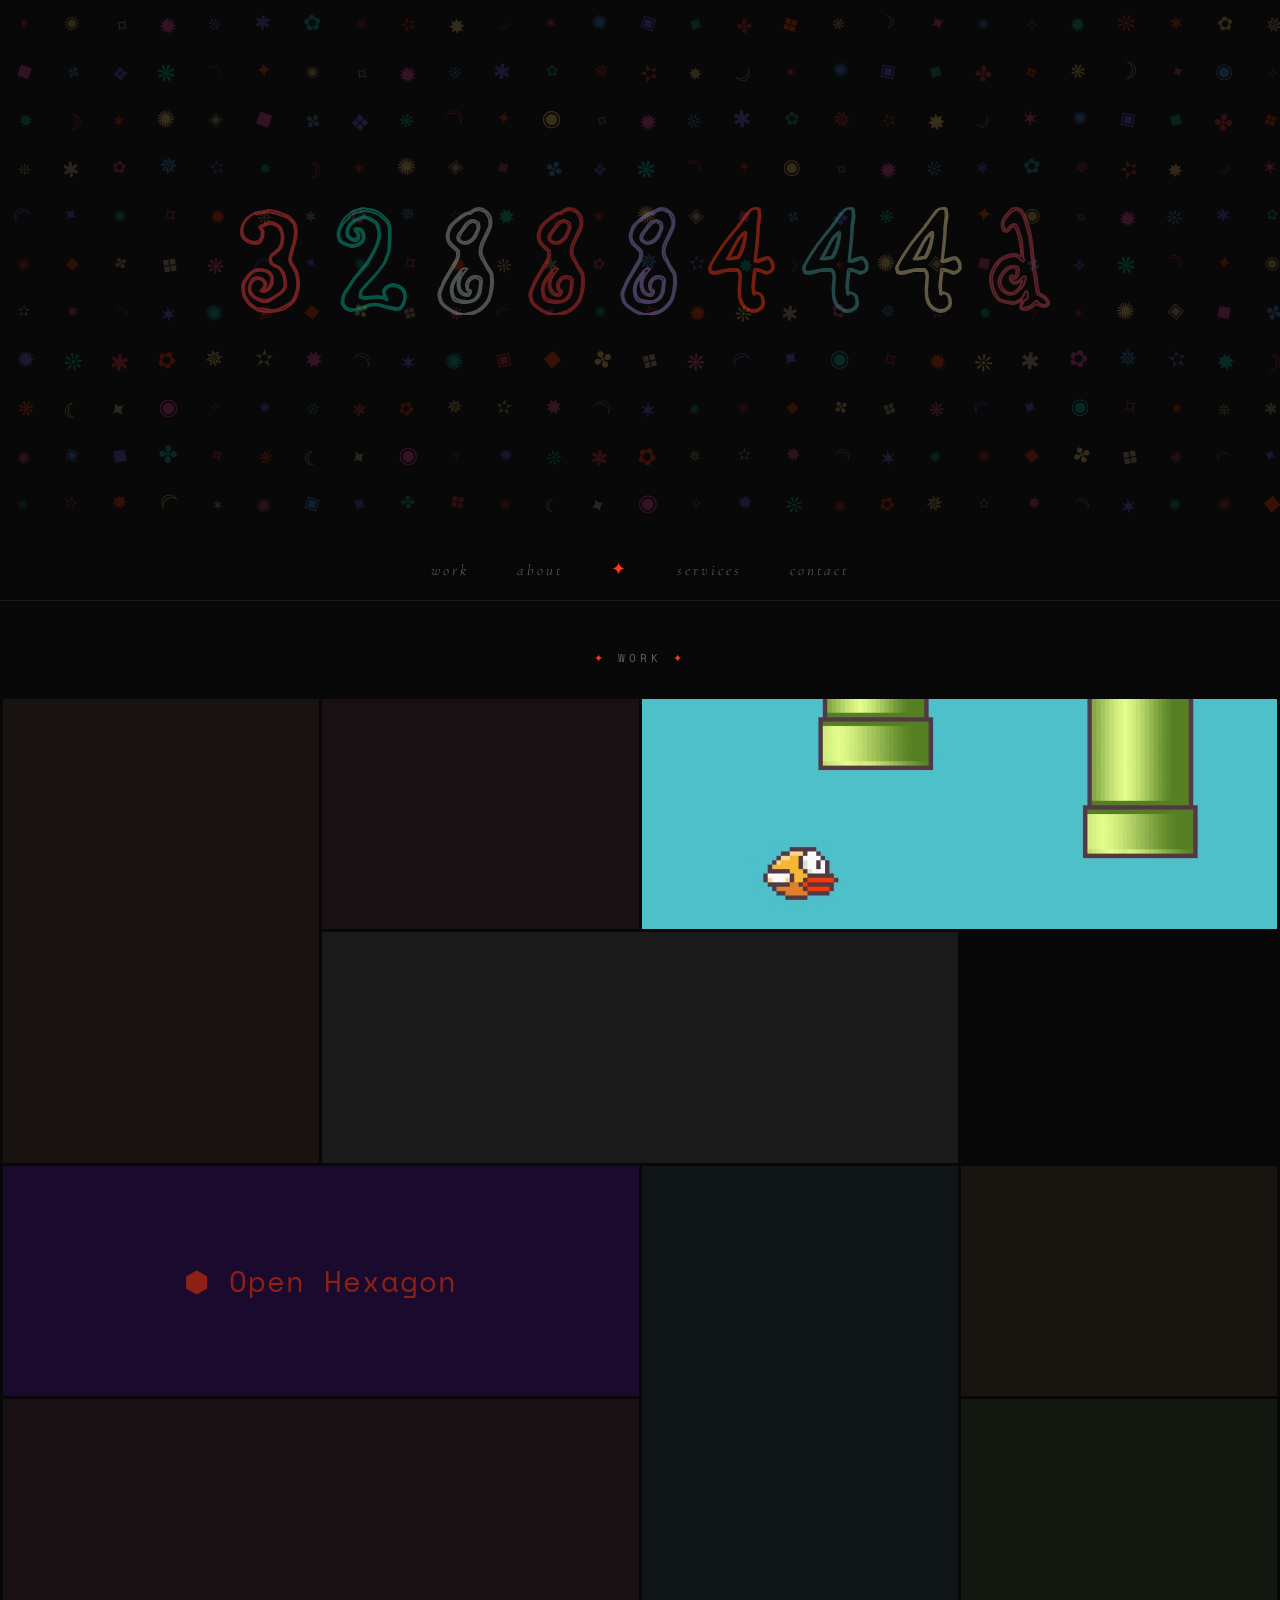
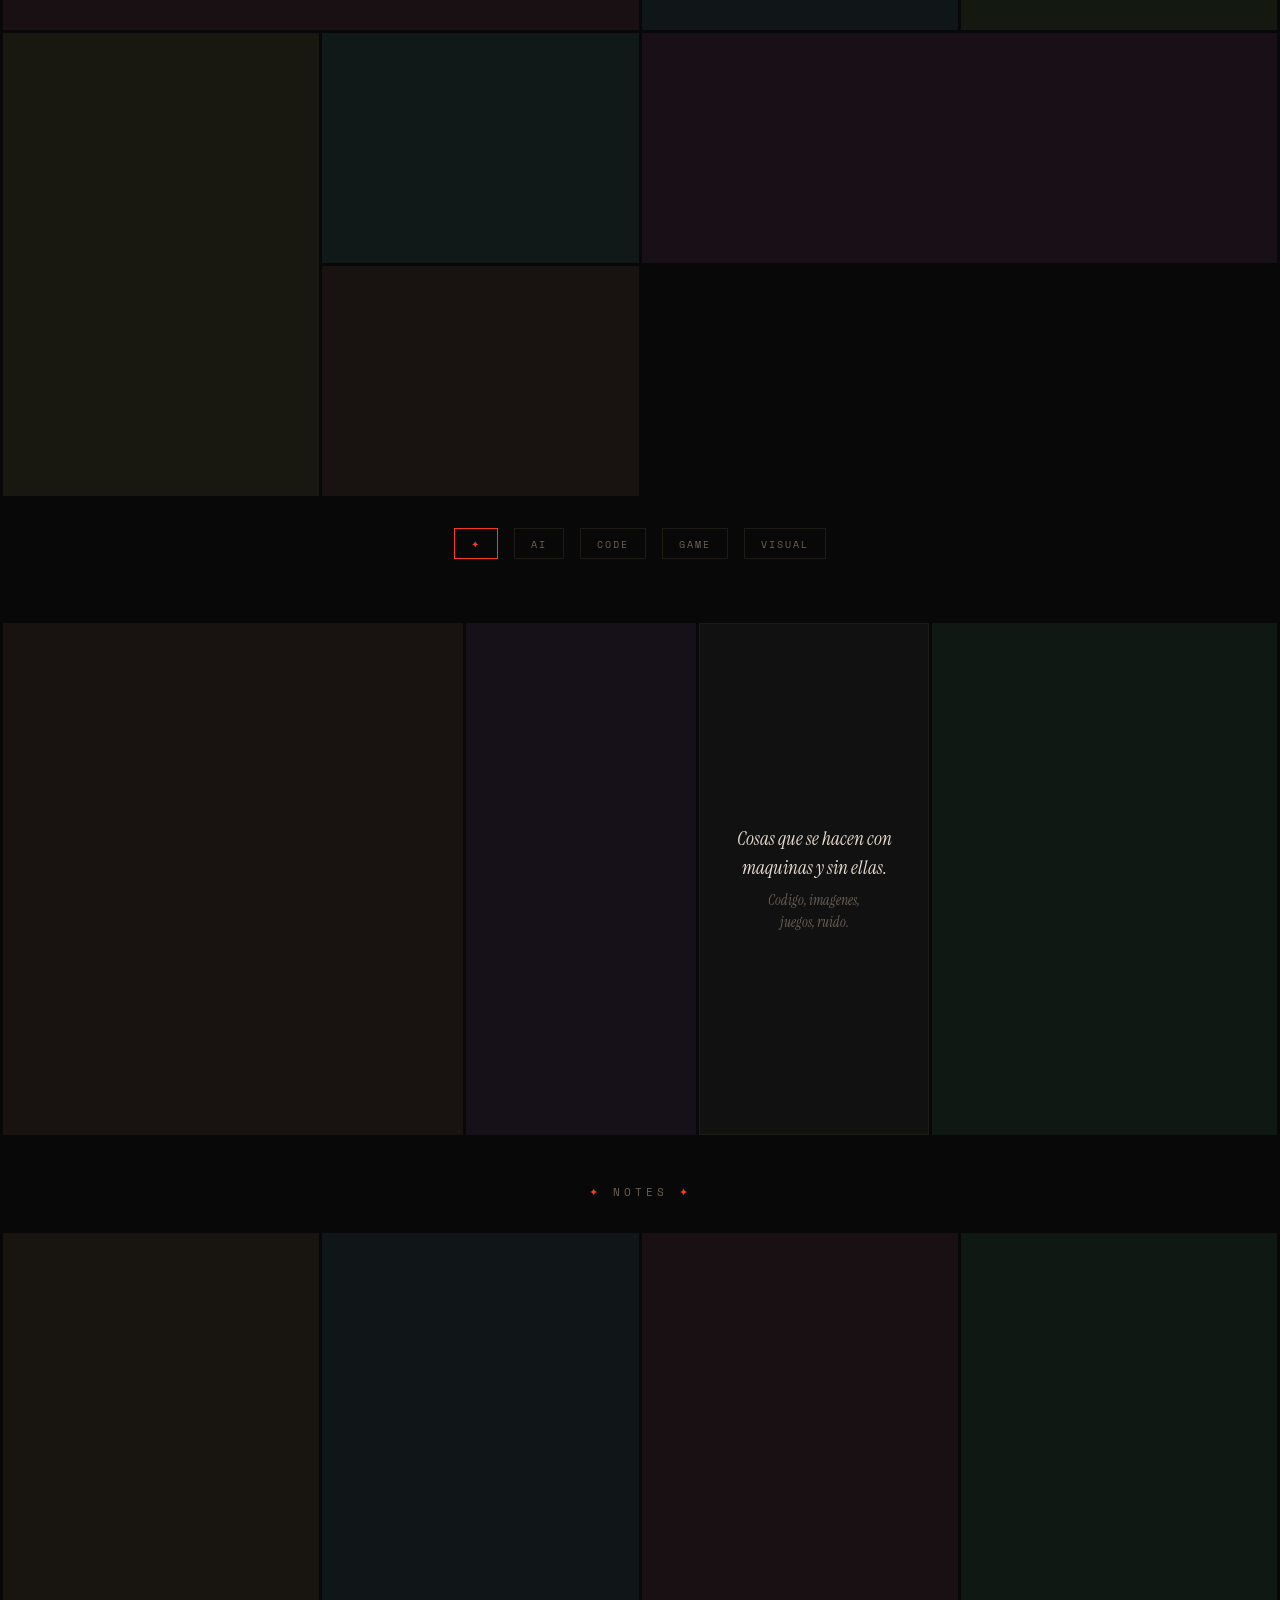
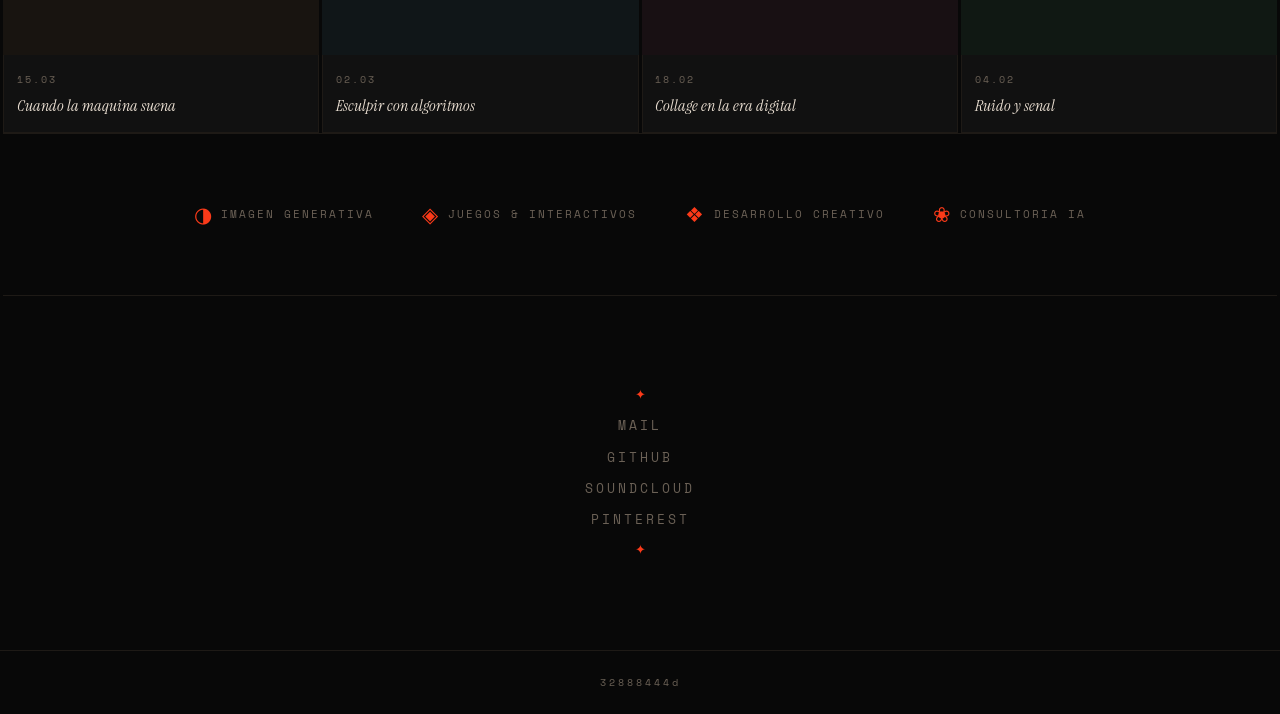
==== index.html @ b0ca4ab4 "Add Flappy Bird game and new works (Photo Booth, Open Hexagon) - Flappy Bird web game using original" ====
<!DOCTYPE html>
<html lang="es">
<head>
  <meta charset="UTF-8">
  <meta name="viewport" content="width=device-width, initial-scale=1.0">
  <title>32888444d</title>
  <link rel="stylesheet" href="css/style.css">
  <link rel="preconnect" href="https://fonts.googleapis.com">
  <link rel="preconnect" href="https://fonts.gstatic.com" crossorigin>
  <link href="https://fonts.googleapis.com/css2?family=Space+Mono:ital,wght@0,400;0,700;1,400&family=Instrument+Serif:ital@0;1&family=Cormorant+Garamond:ital,wght@0,300;0,400;0,600;1,300;1,400&family=Rubik+Glitch+Pop&family=Nabla&family=Bungee+Shade&family=Fascinate+Inline&family=Monoton&display=swap" rel="stylesheet">
</head>
<body>

  <!-- INTERACTIVE BANNER -->
  <div id="banner">
    <canvas id="banner-canvas"></canvas>
  </div>

  <!-- NAV -->
  <nav id="nav">
    <div class="nav-links">
      <a href="#work">Work</a>
      <a href="#about">About</a>
      <a class="nav-center-sigil" href="#">&#10022;</a>
      <a href="#services">Services</a>
      <a href="#contact">Contact</a>
    </div>
    <button class="nav-toggle" aria-label="Menu">
      <span></span><span></span>
    </button>
  </nav>

  <!-- HERO: hidden for now -->
  <!--
  <header id="hero">
    <div class="collage-hero">
      <div class="collage-cell c1"><div class="img-slot" style="background-image:url('img/hero-1.jpg')"></div></div>
      <div class="collage-cell c2"><div class="img-slot" style="background-image:url('img/hero-2.jpg')"></div></div>
      <div class="collage-cell c3"><div class="img-slot" style="background-image:url('img/hero-3.jpg')"></div></div>
      <div class="collage-cell c4"><div class="img-slot" style="background-image:url('img/hero-4.jpg')"></div></div>
      <div class="collage-cell c5"><div class="img-slot" style="background-image:url('img/hero-5.jpg')"></div></div>
      <div class="collage-cell c6"><div class="img-slot" style="background-image:url('img/hero-6.jpg')"></div></div>
      <div class="collage-cell c7"><div class="img-slot" style="background-image:url('img/hero-7.jpg')"></div></div>
      <div class="collage-cell c8"><div class="img-slot" style="background-image:url('img/hero-8.jpg')"></div></div>
      <div class="collage-cell c9"><div class="img-slot" style="background-image:url('img/hero-9.jpg')"></div></div>
      <div class="hero-title-cell">
        <h1>32888444d</h1>
        <p class="hero-sub">&#10022;</p>
      </div>
    </div>
  </header>
  -->

  <!-- WORK: masonry gallery -->
  <section id="work">
    <div class="section-whisper"><span>&#10022;</span> Work <span>&#10022;</span></div>
    <div class="masonry" id="masonry-grid">

      <a href="#" class="tile tile-tall" data-tags="ai visual">
        <div class="img-slot" style="background-image:url('img/work-01.jpg')"><span class="slot-hint">img/work-01.jpg</span></div>
        <div class="tile-overlay">
          <span class="tile-tag">AI / Visual</span>
        </div>
      </a>

      <a href="#" class="tile" data-tags="code">
        <div class="img-slot" style="background-image:url('img/work-02.jpg')"><span class="slot-hint">img/work-02.jpg</span></div>
        <div class="tile-overlay">
          <span class="tile-tag">Code</span>
        </div>
      </a>

      <a href="flappy.html" class="tile tile-wide" data-tags="game">
        <div class="img-slot" style="background-image:url('img/work-03.jpg')"><span class="slot-hint">Flappy Bird</span></div>
        <div class="tile-overlay">
          <span class="tile-tag">Game — Flappy Bird</span>
        </div>
      </a>

      <a href="photobooth.html" class="tile tile-wide" data-tags="code visual">
        <div class="img-slot" style="background-image:url('img/work-04.jpg');background-color:#1a1a1a"><span class="slot-hint">Photo Booth</span></div>
        <div class="tile-overlay">
          <span class="tile-tag">Code / Visual — Photo Booth</span>
        </div>
      </a>

      <a href="works/openhexagon.html" class="tile tile-wide" data-tags="game">
        <div class="img-slot" style="background-color:#1a0a2e;background-image:none"><span class="slot-hint" style="display:flex!important;font-size:1.8rem;color:#ff3800">&#x2B22; Open Hexagon</span></div>
        <div class="tile-overlay">
          <span class="tile-tag">Game — Open Hexagon</span>
        </div>
      </a>

      <a href="#" class="tile tile-tall" data-tags="visual">
        <div class="img-slot" style="background-image:url('img/work-05.jpg')"><span class="slot-hint">img/work-05.jpg</span></div>
        <div class="tile-overlay">
          <span class="tile-tag">Visual</span>
        </div>
      </a>

      <a href="#" class="tile" data-tags="ai code">
        <div class="img-slot" style="background-image:url('img/work-06.jpg')"><span class="slot-hint">img/work-06.jpg</span></div>
        <div class="tile-overlay">
          <span class="tile-tag">AI / Code</span>
        </div>
      </a>

      <a href="#" class="tile tile-wide" data-tags="visual">
        <div class="img-slot" style="background-image:url('img/work-07.jpg')"><span class="slot-hint">img/work-07.jpg</span></div>
        <div class="tile-overlay">
          <span class="tile-tag">Visual</span>
        </div>
      </a>

      <a href="#" class="tile" data-tags="game ai">
        <div class="img-slot" style="background-image:url('img/work-08.jpg')"><span class="slot-hint">img/work-08.jpg</span></div>
        <div class="tile-overlay">
          <span class="tile-tag">Game / AI</span>
        </div>
      </a>

      <a href="#" class="tile tile-tall" data-tags="code visual">
        <div class="img-slot" style="background-image:url('img/work-09.jpg')"><span class="slot-hint">img/work-09.jpg</span></div>
        <div class="tile-overlay">
          <span class="tile-tag">Code / Visual</span>
        </div>
      </a>

      <a href="#" class="tile" data-tags="ai">
        <div class="img-slot" style="background-image:url('img/work-10.jpg')"><span class="slot-hint">img/work-10.jpg</span></div>
        <div class="tile-overlay">
          <span class="tile-tag">AI</span>
        </div>
      </a>

      <a href="#" class="tile tile-wide" data-tags="visual code">
        <div class="img-slot" style="background-image:url('img/work-11.jpg')"><span class="slot-hint">img/work-11.jpg</span></div>
        <div class="tile-overlay">
          <span class="tile-tag">Visual / Code</span>
        </div>
      </a>

      <a href="#" class="tile" data-tags="game">
        <div class="img-slot" style="background-image:url('img/work-12.jpg')"><span class="slot-hint">img/work-12.jpg</span></div>
        <div class="tile-overlay">
          <span class="tile-tag">Game</span>
        </div>
      </a>

    </div>
    <div class="filter-strip">
      <button class="ftag active" data-f="all">&#10022;</button>
      <button class="ftag" data-f="ai">AI</button>
      <button class="ftag" data-f="code">Code</button>
      <button class="ftag" data-f="game">Game</button>
      <button class="ftag" data-f="visual">Visual</button>
    </div>
  </section>

  <!-- ABOUT: image + minimal text -->
  <section id="about">
    <div class="about-grid">
      <div class="about-image">
        <div class="img-slot" style="background-image:url('img/about.jpg')"><span class="slot-hint">img/about.jpg</span></div>
      </div>
      <div class="about-image">
        <div class="img-slot" style="background-image:url('img/about-2.jpg')"><span class="slot-hint">img/about-2.jpg</span></div>
      </div>
      <div class="about-text">
        <p>Cosas que se hacen con maquinas y sin ellas.</p>
        <p class="muted">Codigo, imagenes, juegos, ruido.</p>
      </div>
      <div class="about-image">
        <div class="img-slot" style="background-image:url('img/about-3.jpg')"><span class="slot-hint">img/about-3.jpg</span></div>
      </div>
    </div>
  </section>

  <!-- BLOG: visual cards -->
  <section id="blog">
    <div class="section-whisper"><span>&#10022;</span> Notes <span>&#10022;</span></div>
    <div class="blog-scroll">
      <article class="blog-card">
        <div class="blog-img"><div class="img-slot" style="background-image:url('img/blog-1.jpg')"><span class="slot-hint">img/blog-1.jpg</span></div></div>
        <div class="blog-meta">
          <span class="blog-date">15.03</span>
          <h3>Cuando la maquina suena</h3>
        </div>
      </article>
      <article class="blog-card">
        <div class="blog-img"><div class="img-slot" style="background-image:url('img/blog-2.jpg')"><span class="slot-hint">img/blog-2.jpg</span></div></div>
        <div class="blog-meta">
          <span class="blog-date">02.03</span>
          <h3>Esculpir con algoritmos</h3>
        </div>
      </article>
      <article class="blog-card">
        <div class="blog-img"><div class="img-slot" style="background-image:url('img/blog-3.jpg')"><span class="slot-hint">img/blog-3.jpg</span></div></div>
        <div class="blog-meta">
          <span class="blog-date">18.02</span>
          <h3>Collage en la era digital</h3>
        </div>
      </article>
      <article class="blog-card">
        <div class="blog-img"><div class="img-slot" style="background-image:url('img/blog-4.jpg')"><span class="slot-hint">img/blog-4.jpg</span></div></div>
        <div class="blog-meta">
          <span class="blog-date">04.02</span>
          <h3>Ruido y senal</h3>
        </div>
      </article>
    </div>
  </section>

  <!-- SERVICES: minimal, cryptic -->
  <section id="services">
    <div class="services-strip">
      <div class="service-item">
        <span class="service-glyph">&#9681;</span>
        <span class="service-name">Imagen generativa</span>
      </div>
      <div class="service-item">
        <span class="service-glyph">&#9672;</span>
        <span class="service-name">Juegos & interactivos</span>
      </div>
      <div class="service-item">
        <span class="service-glyph">&#10070;</span>
        <span class="service-name">Desarrollo creativo</span>
      </div>
      <div class="service-item">
        <span class="service-glyph">&#10048;</span>
        <span class="service-name">Consultoria IA</span>
      </div>
    </div>
  </section>

  <!-- CONTACT: hermetic -->
  <section id="contact">
    <div class="contact-core">
      <p class="contact-line">&#10022;</p>
      <p class="contact-line"><a href="mailto:tu@email.com">Mail</a></p>
      <p class="contact-line"><a href="https://github.com/DAVhg" target="_blank" rel="noopener">GitHub</a></p>
      <p class="contact-line"><a href="https://soundcloud.com/32888444d" target="_blank" rel="noopener">SoundCloud</a></p>
      <p class="contact-line"><a href="https://es.pinterest.com/32888444dd/" target="_blank" rel="noopener">Pinterest</a></p>
      <p class="contact-line">&#10022;</p>
    </div>
  </section>

  <footer>
    <span>32888444d</span>
  </footer>

  <script src="js/banner.js"></script>
  <script src="js/main.js"></script>
</body>
</html>
---- css/style.css ----
/* ============================================
   32888444d
   ============================================ */

:root {
  --orange: #ff3800;
  --pink: #e84393;
  --green: #00b894;
  --yellow: #fdcb6e;
  --cream: #fef5e7;
  --dark: #080808;
  --surface: #111;
  --text: #e8ddd0;
  --muted: #6b6156;
  --border: #1e1a16;
  --mono: 'Space Mono', monospace;
  --serif: 'Instrument Serif', serif;
  --display: 'Cormorant Garamond', serif;
}

@font-face {
  font-family: 'Party Vibes';
  src: url('PartyVibes.otf') format('opentype');
  font-weight: 400;
  font-style: normal;
  font-display: swap;
}

@font-face {
  font-family: 'Rascal';
  src: url('Rascal.ttf') format('truetype');
  font-weight: 400;
  font-style: normal;
  font-display: swap;
}

*, *::before, *::after { margin: 0; padding: 0; box-sizing: border-box; }

html { scroll-behavior: smooth; }

body {
  background: var(--dark);
  color: var(--text);
  font-family: var(--mono);
  font-size: 13px;
  line-height: 1.6;
  overflow-x: hidden;
  cursor: url('../img/cursor.svg') 12 12, crosshair;
}

* {
  cursor: url('../img/cursor.svg') 12 12, crosshair !important;
}

::selection { background: var(--accent, #ff3800); color: var(--dark); }

a { color: var(--text); text-decoration: none; }

h1, h2, h3 { font-family: var(--serif); font-weight: 400; }

/* ---- IMAGE SLOTS (placeholders until real images) ---- */
.img-slot {
  width: 100%;
  height: 100%;
  background-size: cover;
  background-position: center;
  background-repeat: no-repeat;
  position: relative;
  display: flex;
  align-items: center;
  justify-content: center;
  overflow: hidden;
}

/* fallback bg when no image loaded */
.img-slot {
  background-color: hsl(var(--h, 15), 20%, 8%);
}

/* hide hint when image loads */
.img-slot[style*="url"] .slot-hint { display: none; }
.slot-hint {
  position: relative;
  z-index: 1;
  font-size: 0.6rem;
  color: var(--muted);
  letter-spacing: 1px;
  text-align: center;
  padding: 0.5rem;
  opacity: 0.5;
}

/* ---- BANNER ---- */
#banner {
  position: relative;
  width: 100%;
  height: 60vh;
  min-height: 380px;
  max-height: 600px;
  overflow: hidden;
  background: var(--dark);
  cursor: none !important;
}

#banner * {
  cursor: none !important;
}

#banner-canvas {
  display: block;
  width: 100%;
  height: 100%;
}

/* ---- NAV ---- */
#nav {
  position: sticky;
  top: 0;
  z-index: 1000;
  display: flex;
  justify-content: center;
  align-items: center;
  padding: 1rem 1.5rem;
  background: rgba(8, 8, 8, 0.92);
  backdrop-filter: blur(16px);
  border-bottom: 1px solid var(--border);
}

.nav-links {
  display: flex;
  align-items: center;
  gap: 3rem;
}

.nav-links a {
  font-family: var(--display);
  font-size: 0.95rem;
  font-weight: 300;
  font-style: italic;
  letter-spacing: 3px;
  color: var(--muted);
  transition: color 0.4s;
  text-transform: lowercase;
}

.nav-links a:hover {
  color: var(--cream);
}

.nav-center-sigil {
  font-style: normal !important;
  font-size: 1.1rem !important;
  color: var(--accent, #ff3800) !important;
  transition: transform 0.6s ease !important;
  display: inline-block;
}

.nav-center-sigil:hover {
  transform: rotate(180deg);
}

.nav-toggle {
  display: none;
  flex-direction: column;
  gap: 5px;
  background: none;
  border: none;
  cursor: pointer;
  position: absolute;
  right: 1.5rem;
}

.nav-toggle span {
  display: block;
  width: 20px;
  height: 1px;
  background: var(--cream);
}

/* ---- HERO COLLAGE ---- */
#hero {
  padding-top: 0;
}

.collage-hero {
  display: grid;
  grid-template-columns: repeat(5, 1fr);
  grid-template-rows: repeat(3, 28vw);
  gap: 3px;
  min-height: 100vh;
}

.collage-cell .img-slot { --h: 15; }
.c1 { grid-column: 1 / 2; grid-row: 1 / 2; }
.c2 { grid-column: 2 / 4; grid-row: 1 / 2; }
.c3 { grid-column: 4 / 5; grid-row: 1 / 3; }
.c4 { grid-column: 5 / 6; grid-row: 1 / 2; }
.c5 { grid-column: 1 / 3; grid-row: 2 / 3; }
.c6 { grid-column: 3 / 4; grid-row: 2 / 3; }
.c7 { grid-column: 5 / 6; grid-row: 2 / 3; }
.c8 { grid-column: 1 / 2; grid-row: 3 / 4; }
.c9 { grid-column: 2 / 4; grid-row: 3 / 4; }

.hero-title-cell {
  grid-column: 4 / 6;
  grid-row: 3 / 4;
  display: flex;
  flex-direction: column;
  align-items: center;
  justify-content: center;
  background: var(--dark);
  border: 1px solid var(--border);
}

.hero-title-cell h1 {
  font-family: var(--mono);
  font-size: clamp(1.5rem, 4vw, 3rem);
  letter-spacing: 6px;
  color: var(--accent, #ff3800);
}

.hero-title-cell .hero-sub {
  color: var(--muted);
  margin-top: 0.5rem;
  font-size: 1.2rem;
}

/* hover zoom on collage cells */
.collage-cell {
  overflow: hidden;
  position: relative;
}

.collage-cell .img-slot {
  transition: transform 1.2s cubic-bezier(0.25, 0, 0.15, 1);
}

.collage-cell:hover .img-slot {
  transform: scale(1.08);
}

/* ---- SECTION WHISPER ---- */
.section-whisper {
  text-align: center;
  padding: 3rem 0 2rem;
  font-size: 0.7rem;
  letter-spacing: 4px;
  text-transform: uppercase;
  color: var(--muted);
}

.section-whisper span {
  color: var(--accent, #ff3800);
}

/* ---- WORK MASONRY ---- */
#work {
  padding: 0 3px;
}

.masonry {
  display: grid;
  grid-template-columns: repeat(4, 1fr);
  grid-auto-rows: 18vw;
  gap: 3px;
}

.tile {
  position: relative;
  overflow: hidden;
  display: block;
}

.tile .img-slot {
  --h: 15;
  transition: transform 1s cubic-bezier(0.25, 0, 0.15, 1);
}

.tile:hover .img-slot {
  transform: scale(1.06);
}

/* varied sizes */
.tile-tall { grid-row: span 2; }
.tile-wide { grid-column: span 2; }

/* different hues per tile */
.tile:nth-child(1) .img-slot { --h: 15; }
.tile:nth-child(2) .img-slot { --h: 340; }
.tile:nth-child(3) .img-slot { --h: 140; }
.tile:nth-child(4) .img-slot { --h: 45; }
.tile:nth-child(5) .img-slot { --h: 280; }
.tile:nth-child(6) .img-slot { --h: 200; }
.tile:nth-child(7) .img-slot { --h: 30; }
.tile:nth-child(8) .img-slot { --h: 350; }
.tile:nth-child(9) .img-slot { --h: 100; }
.tile:nth-child(10) .img-slot { --h: 60; }
.tile:nth-child(11) .img-slot { --h: 180; }
.tile:nth-child(12) .img-slot { --h: 320; }

.tile-overlay {
  position: absolute;
  inset: 0;
  background: rgba(8, 8, 8, 0.7);
  display: flex;
  align-items: flex-end;
  padding: 1rem;
  opacity: 0;
  transition: opacity 0.5s;
}

.tile:hover .tile-overlay { opacity: 1; }

.tile-tag {
  font-size: 0.6rem;
  letter-spacing: 2px;
  text-transform: uppercase;
  color: var(--accent, #ff3800);
}

/* ---- FILTER STRIP ---- */
.filter-strip {
  display: flex;
  justify-content: center;
  gap: 1rem;
  padding: 2rem 0 4rem;
}

.ftag {
  background: none;
  border: 1px solid var(--border);
  color: var(--muted);
  font-family: var(--mono);
  font-size: 0.65rem;
  letter-spacing: 2px;
  text-transform: uppercase;
  padding: 0.4rem 1rem;
  cursor: pointer;
  transition: all 0.3s;
}

.ftag:hover, .ftag.active {
  border-color: var(--accent, #ff3800);
  color: var(--accent, #ff3800);
}

/* ---- ABOUT ---- */
#about {
  padding: 0 3px;
}

.about-grid {
  display: grid;
  grid-template-columns: 2fr 1fr 1fr 1.5fr;
  grid-auto-rows: 40vw;
  gap: 3px;
}

.about-image {
  overflow: hidden;
}

.about-image .img-slot {
  transition: transform 1.2s cubic-bezier(0.25, 0, 0.15, 1);
}

.about-image:hover .img-slot {
  transform: scale(1.05);
}

.about-image:nth-child(1) .img-slot { --h: 15; }
.about-image:nth-child(2) .img-slot { --h: 280; }
.about-image:nth-child(4) .img-slot { --h: 140; }

.about-text {
  display: flex;
  flex-direction: column;
  justify-content: center;
  align-items: center;
  text-align: center;
  padding: 2rem;
  background: var(--surface);
  border: 1px solid var(--border);
}

.about-text p {
  font-family: var(--serif);
  font-size: 1.2rem;
  font-style: italic;
  line-height: 1.5;
  max-width: 20ch;
}

.about-text .muted {
  color: var(--muted);
  font-size: 0.9rem;
  margin-top: 0.5rem;
}

/* ---- BLOG ---- */
#blog {
  padding: 0 3px 0;
}

.blog-scroll {
  display: grid;
  grid-template-columns: repeat(4, 1fr);
  gap: 3px;
}

.blog-card {
  position: relative;
  overflow: hidden;
  cursor: pointer;
}

.blog-img {
  aspect-ratio: 3/4;
  overflow: hidden;
}

.blog-img .img-slot {
  transition: transform 1s ease;
}

.blog-card:hover .blog-img .img-slot {
  transform: scale(1.06);
}

.blog-card:nth-child(1) .img-slot { --h: 30; }
.blog-card:nth-child(2) .img-slot { --h: 200; }
.blog-card:nth-child(3) .img-slot { --h: 340; }
.blog-card:nth-child(4) .img-slot { --h: 140; }

.blog-meta {
  padding: 0.8rem;
  background: var(--surface);
  border: 1px solid var(--border);
  border-top: none;
}

.blog-date {
  font-size: 0.6rem;
  letter-spacing: 2px;
  color: var(--muted);
}

.blog-meta h3 {
  font-size: 1rem;
  margin-top: 0.3rem;
  font-style: italic;
}

/* ---- SERVICES ---- */
#services {
  padding: 4rem 1.5rem;
  border-top: 1px solid var(--border);
  border-bottom: 1px solid var(--border);
  margin: 0 3px;
}

.services-strip {
  display: flex;
  justify-content: center;
  gap: 3rem;
  flex-wrap: wrap;
}

.service-item {
  display: flex;
  align-items: center;
  gap: 0.6rem;
  transition: color 0.3s;
}

.service-item:hover { color: var(--accent, #ff3800); }

.service-glyph {
  font-size: 1.3rem;
  color: var(--accent, #ff3800);
}

.service-name {
  font-size: 0.7rem;
  letter-spacing: 2px;
  text-transform: uppercase;
  color: var(--muted);
  transition: color 0.3s;
}

.service-item:hover .service-name { color: var(--accent, #ff3800); }

/* ---- CONTACT ---- */
#contact {
  padding: 5rem 1.5rem;
}

.contact-core {
  text-align: center;
}

.contact-line {
  margin: 0.6rem 0;
}

.contact-line a {
  font-size: 0.8rem;
  letter-spacing: 3px;
  text-transform: uppercase;
  color: var(--muted);
  transition: color 0.3s;
  position: relative;
}

.contact-line a::after {
  content: '';
  position: absolute;
  bottom: -2px;
  left: 0;
  width: 0;
  height: 1px;
  background: var(--accent, #ff3800);
  transition: width 0.4s;
}

.contact-line a:hover {
  color: var(--accent, #ff3800);
}

.contact-line a:hover::after {
  width: 100%;
}

.contact-line:first-child,
.contact-line:last-child {
  color: var(--accent, #ff3800);
  font-size: 0.8rem;
}

/* ---- FOOTER ---- */
footer {
  text-align: center;
  padding: 1.5rem;
  font-size: 0.6rem;
  letter-spacing: 3px;
  color: var(--muted);
  border-top: 1px solid var(--border);
}

/* ---- REVEAL ---- */
.tile,
.collage-cell,
.blog-card,
.about-image,
.about-text {
  opacity: 0;
  transform: translateY(20px);
  transition: opacity 0.7s ease, transform 0.7s ease;
}

.tile.vis,
.collage-cell.vis,
.blog-card.vis,
.about-image.vis,
.about-text.vis {
  opacity: 1;
  transform: translateY(0);
}

/* ---- RESPONSIVE ---- */
@media (max-width: 900px) {
  .collage-hero {
    grid-template-columns: repeat(3, 1fr);
    grid-template-rows: auto;
    grid-auto-rows: 35vw;
  }
  .c1, .c2, .c3, .c4, .c5, .c6, .c7, .c8, .c9 {
    grid-column: auto;
    grid-row: auto;
  }
  .hero-title-cell { grid-column: 1 / -1; }

  .masonry {
    grid-template-columns: repeat(2, 1fr);
    grid-auto-rows: 35vw;
  }

  .tile-wide { grid-column: span 2; }

  .about-grid {
    grid-template-columns: 1fr 1fr;
    grid-auto-rows: 50vw;
  }

  .blog-scroll {
    grid-template-columns: repeat(2, 1fr);
  }

  .services-strip { gap: 1.5rem; }
}

@media (max-width: 600px) {
  .nav-links {
    display: none;
    position: absolute;
    top: 100%;
    left: 0;
    right: 0;
    background: rgba(8, 8, 8, 0.95);
    flex-direction: column;
    padding: 1.5rem;
    gap: 1rem;
    border-bottom: 1px solid var(--border);
  }
  .nav-links.open { display: flex; }
  .nav-toggle { display: flex; }

  .collage-hero {
    grid-template-columns: 1fr 1fr;
    grid-template-rows: auto;
    grid-auto-rows: 50vw;
  }
  .c1, .c2, .c3, .c4, .c5, .c6, .c7, .c8, .c9 {
    grid-column: auto;
    grid-row: auto;
  }
  .hero-title-cell { grid-column: 1 / -1; }

  .masonry {
    grid-template-columns: 1fr 1fr;
    grid-auto-rows: 45vw;
  }

  .tile-wide { grid-column: span 1; }

  .about-grid {
    grid-template-columns: 1fr;
    grid-auto-rows: 60vw;
  }

  .about-text { grid-row: auto; }

  .blog-scroll {
    grid-template-columns: 1fr 1fr;
  }

  .services-strip {
    flex-direction: column;
    align-items: center;
    gap: 1.5rem;
  }
}
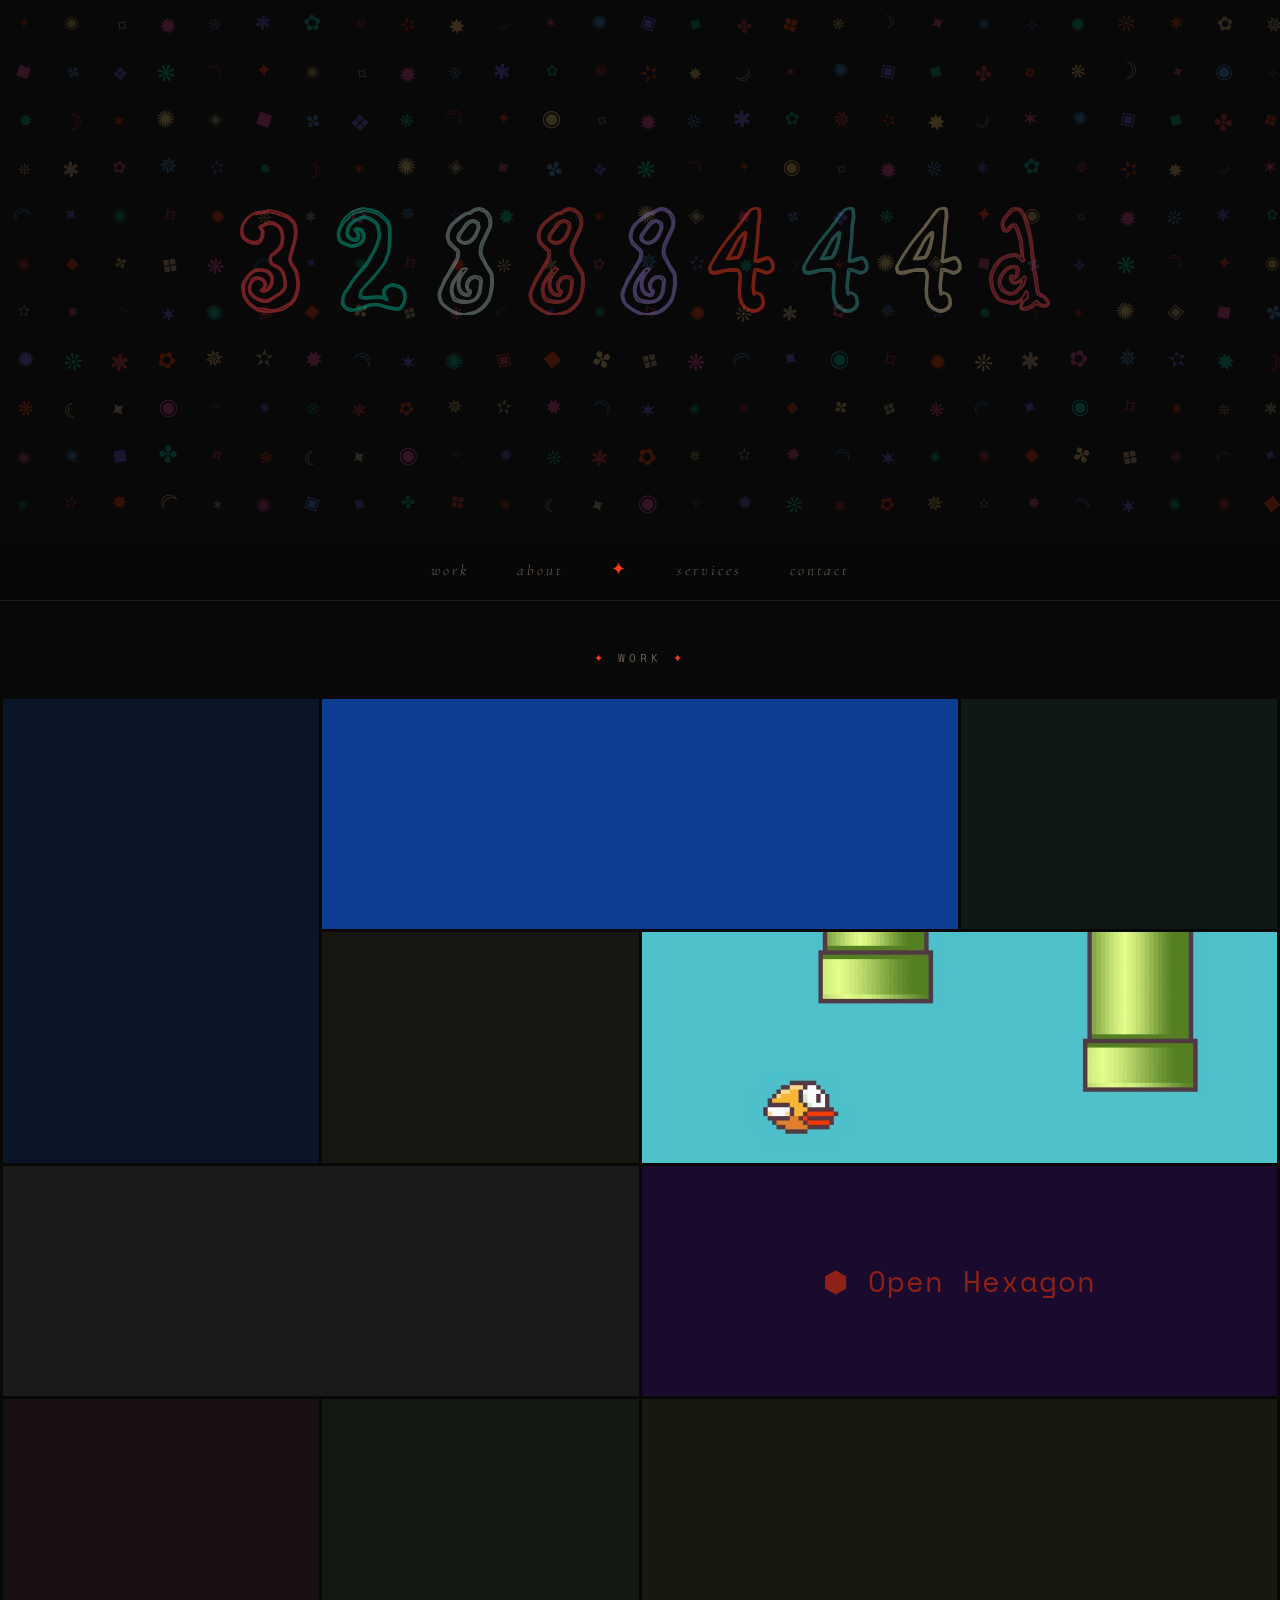
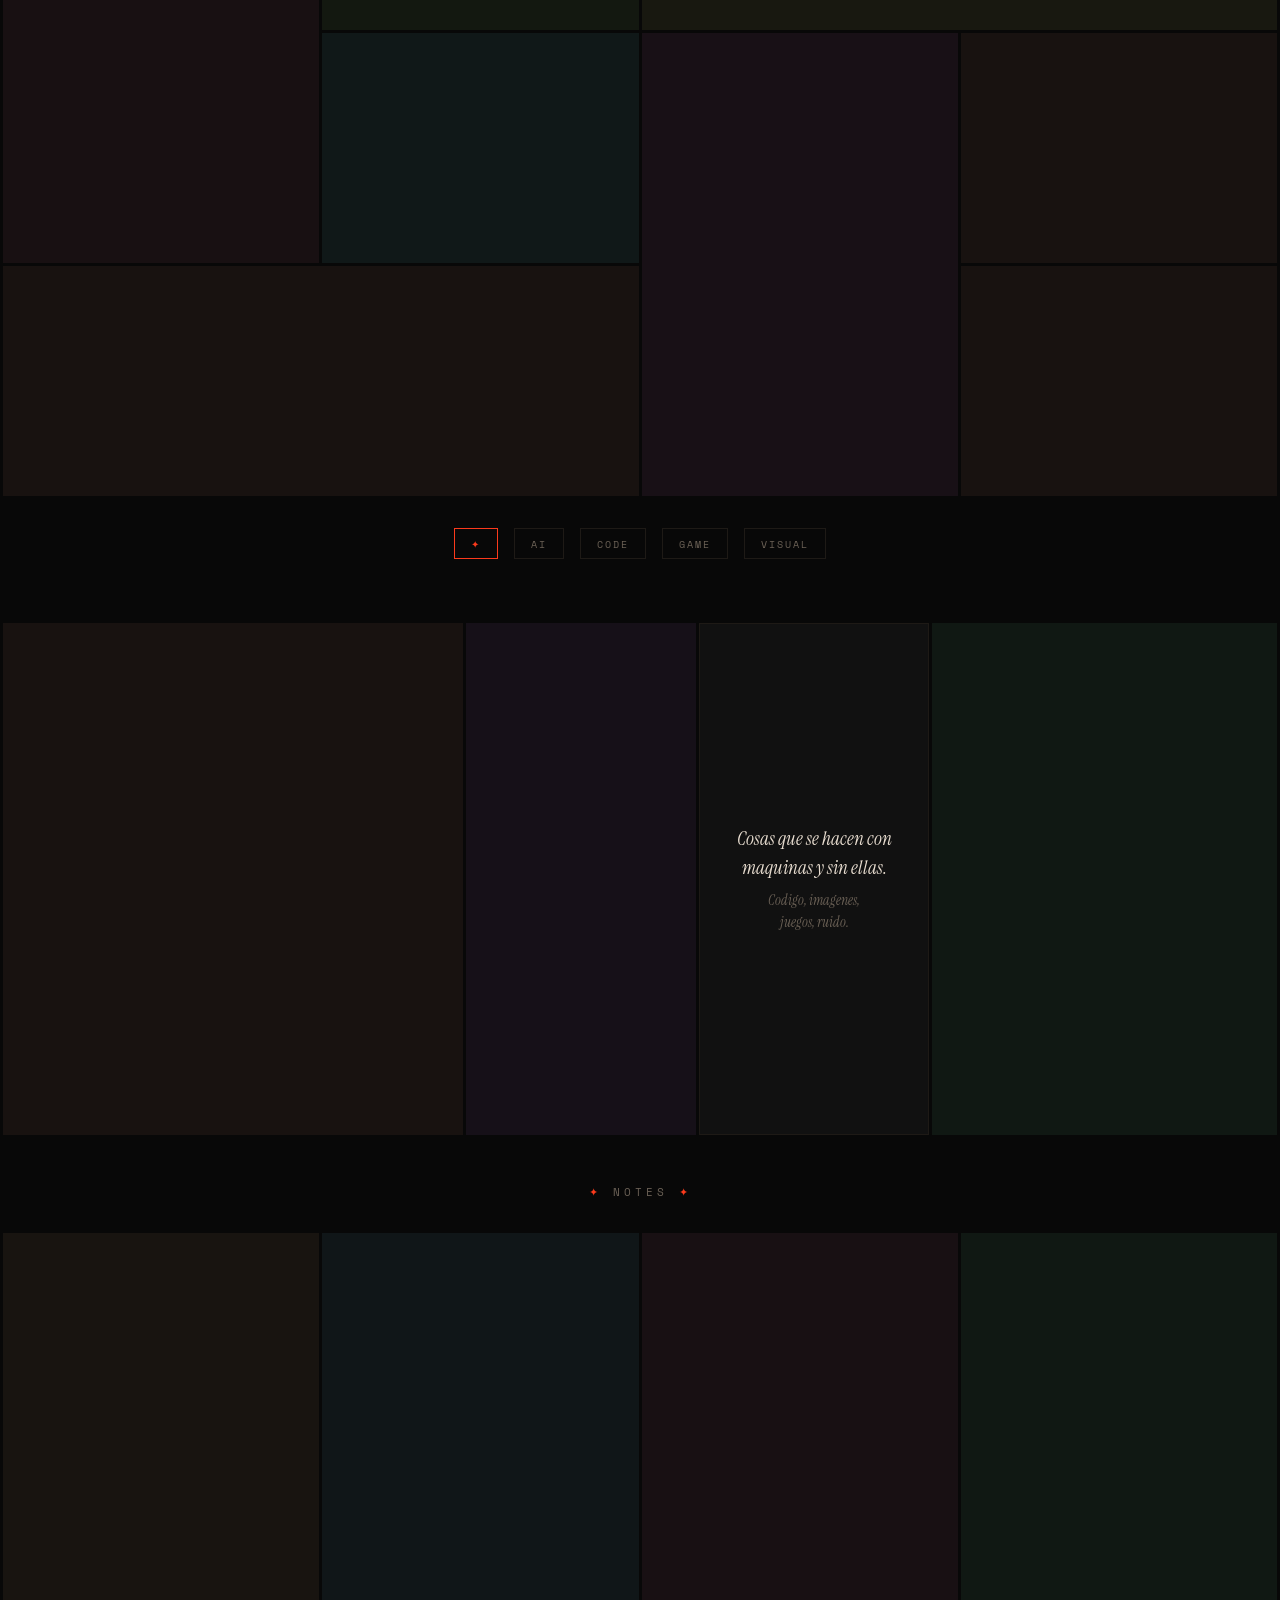
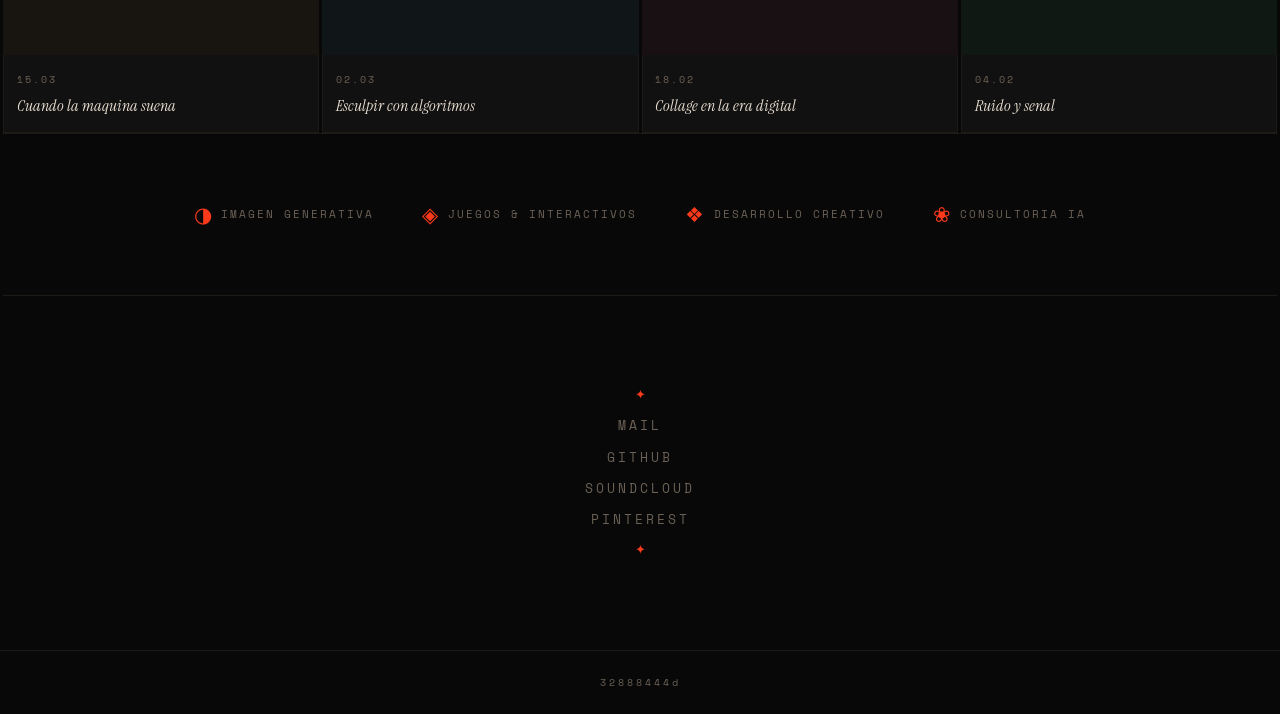
==== commit ceb1a37d: "Add BoomBang and Club Penguin CPPS to work section" ====
--- a/index.html
+++ b/index.html
@@ -56,7 +56,21 @@
     <div class="section-whisper"><span>&#10022;</span> Work <span>&#10022;</span></div>
     <div class="masonry" id="masonry-grid">
 
-      <a href="#" class="tile tile-tall" data-tags="ai visual">
+      <a href="#" class="tile tile-tall" data-tags="game code">
+        <div class="img-slot" style="background-color:#0a1628;background-image:url('img/boombang.jpg')"><span class="slot-hint">BoomBang</span></div>
+        <div class="tile-overlay">
+          <span class="tile-tag">Game / Code — BoomBang</span>
+        </div>
+      </a>
+
+      <a href="#" class="tile tile-wide" data-tags="game code">
+        <div class="img-slot" style="background-color:#0b3d91;background-image:url('img/clubpenguin.jpg')"><span class="slot-hint">Club Penguin CPPS</span></div>
+        <div class="tile-overlay">
+          <span class="tile-tag">Game / Code — Club Penguin Private Server</span>
+        </div>
+      </a>
+
+      <a href="#" class="tile" data-tags="ai visual">
         <div class="img-slot" style="background-image:url('img/work-01.jpg')"><span class="slot-hint">img/work-01.jpg</span></div>
         <div class="tile-overlay">
           <span class="tile-tag">AI / Visual</span>
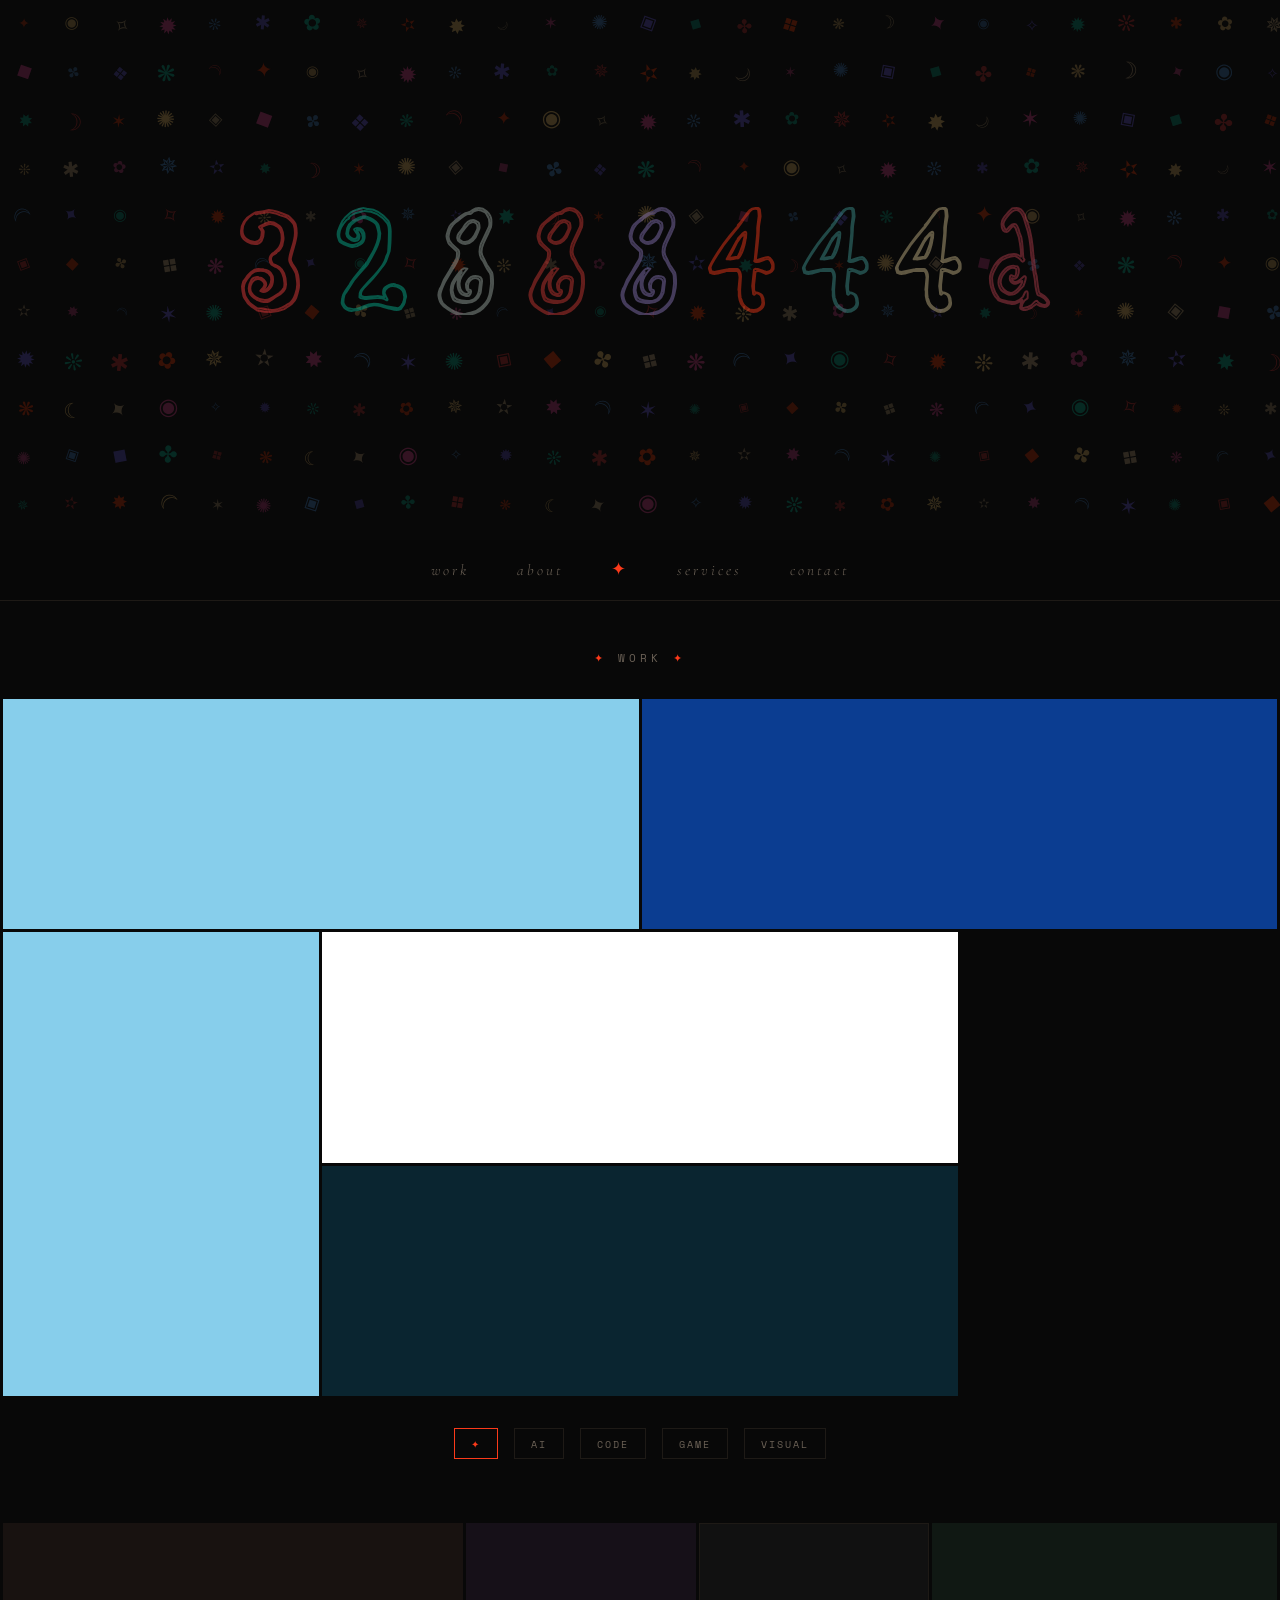
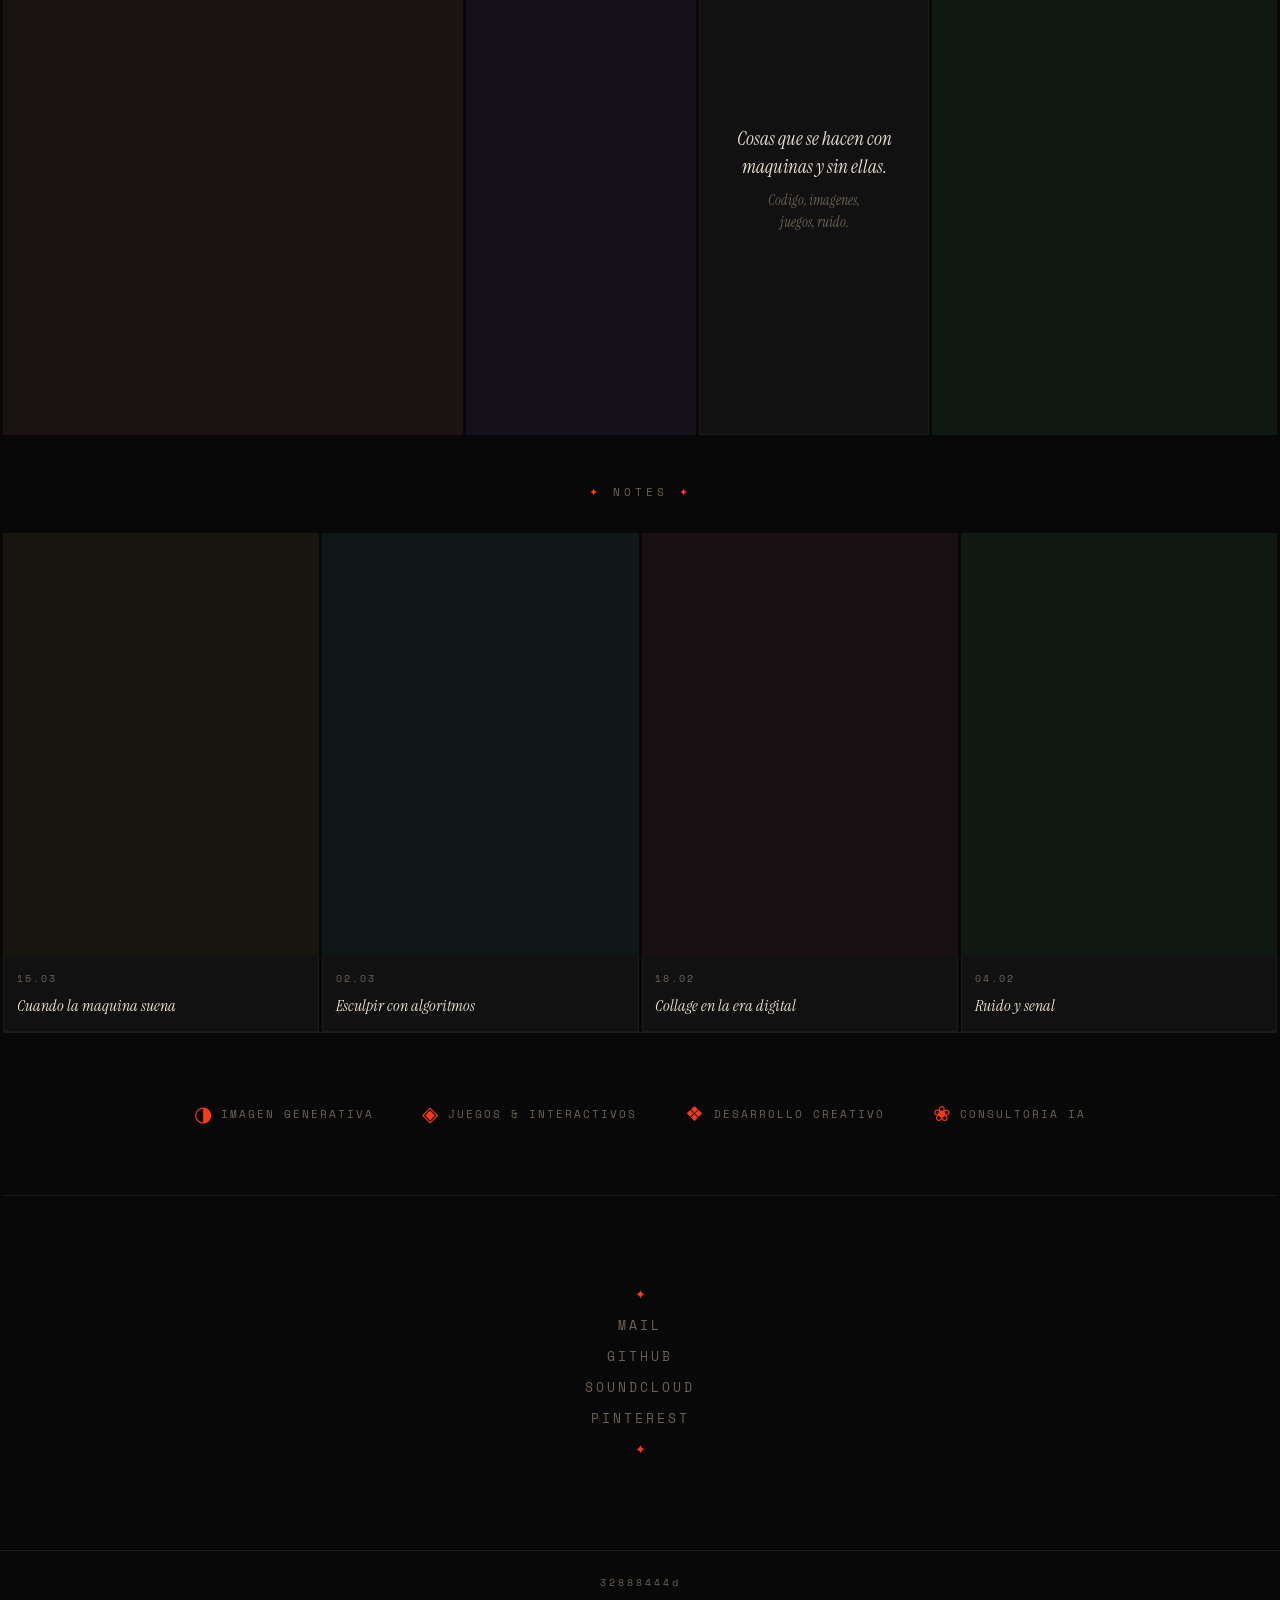
==== commit 233ecf9d: "Update work tiles: 5 real projects with correct sizes" ====
--- a/index.html
+++ b/index.html
@@ -56,108 +56,38 @@
     <div class="section-whisper"><span>&#10022;</span> Work <span>&#10022;</span></div>
     <div class="masonry" id="masonry-grid">
 
-      <a href="#" class="tile tile-tall" data-tags="game code">
-        <div class="img-slot" style="background-color:#0a1628;background-image:url('img/boombang.jpg')"><span class="slot-hint">BoomBang</span></div>
+      <a href="#" class="tile tile-wide" data-tags="game code">
+        <div class="img-slot" style="background-color:#87ceeb;background-image:url('img/boombang.jpg')"></div>
         <div class="tile-overlay">
           <span class="tile-tag">Game / Code — BoomBang</span>
         </div>
       </a>
 
       <a href="#" class="tile tile-wide" data-tags="game code">
-        <div class="img-slot" style="background-color:#0b3d91;background-image:url('img/clubpenguin.jpg')"><span class="slot-hint">Club Penguin CPPS</span></div>
+        <div class="img-slot" style="background-color:#0b3d91;background-image:url('img/clubpenguin.jpg')"></div>
         <div class="tile-overlay">
-          <span class="tile-tag">Game / Code — Club Penguin Private Server</span>
+          <span class="tile-tag">Game / Code — Club Penguin CPPS</span>
         </div>
       </a>
 
-      <a href="#" class="tile" data-tags="ai visual">
-        <div class="img-slot" style="background-image:url('img/work-01.jpg')"><span class="slot-hint">img/work-01.jpg</span></div>
-        <div class="tile-overlay">
-          <span class="tile-tag">AI / Visual</span>
-        </div>
-      </a>
-
-      <a href="#" class="tile" data-tags="code">
-        <div class="img-slot" style="background-image:url('img/work-02.jpg')"><span class="slot-hint">img/work-02.jpg</span></div>
-        <div class="tile-overlay">
-          <span class="tile-tag">Code</span>
-        </div>
-      </a>
-
-      <a href="flappy.html" class="tile tile-wide" data-tags="game">
-        <div class="img-slot" style="background-image:url('img/work-03.jpg')"><span class="slot-hint">Flappy Bird</span></div>
+      <a href="flappy.html" class="tile tile-tall" data-tags="game">
+        <div class="img-slot" style="background-color:#87ceeb;background-image:url('img/flappy.jpg')"></div>
         <div class="tile-overlay">
           <span class="tile-tag">Game — Flappy Bird</span>
         </div>
       </a>
 
       <a href="photobooth.html" class="tile tile-wide" data-tags="code visual">
-        <div class="img-slot" style="background-image:url('img/work-04.jpg');background-color:#1a1a1a"><span class="slot-hint">Photo Booth</span></div>
+        <div class="img-slot" style="background-color:#ffffff;background-image:url('img/photobooth.jpg')"></div>
         <div class="tile-overlay">
           <span class="tile-tag">Code / Visual — Photo Booth</span>
         </div>
       </a>
 
       <a href="works/openhexagon.html" class="tile tile-wide" data-tags="game">
-        <div class="img-slot" style="background-color:#1a0a2e;background-image:none"><span class="slot-hint" style="display:flex!important;font-size:1.8rem;color:#ff3800">&#x2B22; Open Hexagon</span></div>
+        <div class="img-slot" style="background-color:#0a2530;background-image:url('img/hexagon.jpg')"></div>
         <div class="tile-overlay">
-          <span class="tile-tag">Game — Open Hexagon</span>
-        </div>
-      </a>
-
-      <a href="#" class="tile tile-tall" data-tags="visual">
-        <div class="img-slot" style="background-image:url('img/work-05.jpg')"><span class="slot-hint">img/work-05.jpg</span></div>
-        <div class="tile-overlay">
-          <span class="tile-tag">Visual</span>
-        </div>
-      </a>
-
-      <a href="#" class="tile" data-tags="ai code">
-        <div class="img-slot" style="background-image:url('img/work-06.jpg')"><span class="slot-hint">img/work-06.jpg</span></div>
-        <div class="tile-overlay">
-          <span class="tile-tag">AI / Code</span>
-        </div>
-      </a>
-
-      <a href="#" class="tile tile-wide" data-tags="visual">
-        <div class="img-slot" style="background-image:url('img/work-07.jpg')"><span class="slot-hint">img/work-07.jpg</span></div>
-        <div class="tile-overlay">
-          <span class="tile-tag">Visual</span>
-        </div>
-      </a>
-
-      <a href="#" class="tile" data-tags="game ai">
-        <div class="img-slot" style="background-image:url('img/work-08.jpg')"><span class="slot-hint">img/work-08.jpg</span></div>
-        <div class="tile-overlay">
-          <span class="tile-tag">Game / AI</span>
-        </div>
-      </a>
-
-      <a href="#" class="tile tile-tall" data-tags="code visual">
-        <div class="img-slot" style="background-image:url('img/work-09.jpg')"><span class="slot-hint">img/work-09.jpg</span></div>
-        <div class="tile-overlay">
-          <span class="tile-tag">Code / Visual</span>
-        </div>
-      </a>
-
-      <a href="#" class="tile" data-tags="ai">
-        <div class="img-slot" style="background-image:url('img/work-10.jpg')"><span class="slot-hint">img/work-10.jpg</span></div>
-        <div class="tile-overlay">
-          <span class="tile-tag">AI</span>
-        </div>
-      </a>
-
-      <a href="#" class="tile tile-wide" data-tags="visual code">
-        <div class="img-slot" style="background-image:url('img/work-11.jpg')"><span class="slot-hint">img/work-11.jpg</span></div>
-        <div class="tile-overlay">
-          <span class="tile-tag">Visual / Code</span>
-        </div>
-      </a>
-
-      <a href="#" class="tile" data-tags="game">
-        <div class="img-slot" style="background-image:url('img/work-12.jpg')"><span class="slot-hint">img/work-12.jpg</span></div>
-        <div class="tile-overlay">
-          <span class="tile-tag">Game</span>
+          <span class="tile-tag">Game — Super Hexagon</span>
         </div>
       </a>
 
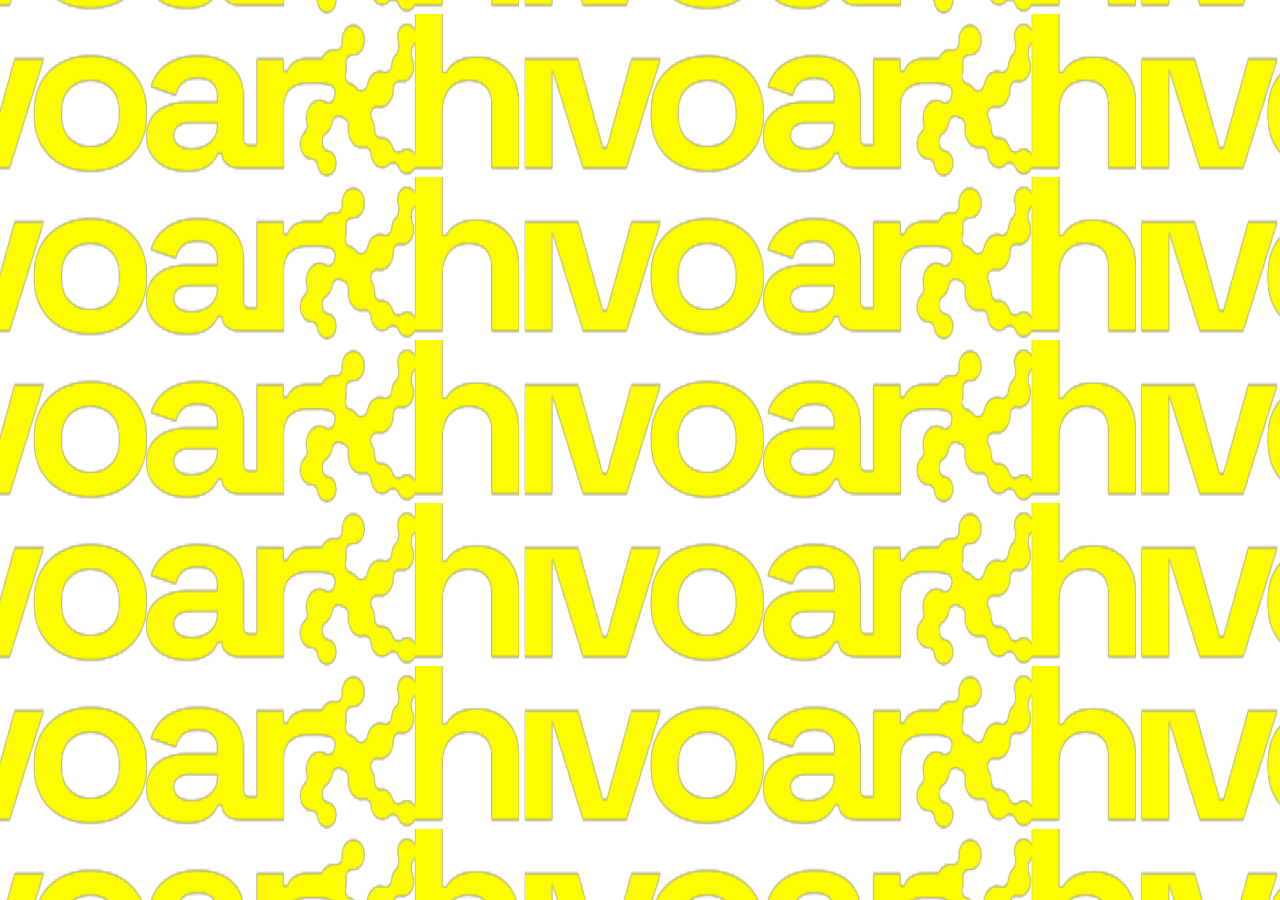
==== commit ba28d49b: "arxhivo" ====
--- a/index.html
+++ b/index.html
@@ -1,199 +1,809 @@
+
 <!DOCTYPE html>
-<html lang="es">
+<html>
 <head>
-  <meta charset="UTF-8">
-  <meta name="viewport" content="width=device-width, initial-scale=1.0">
-  <title>32888444d</title>
-  <link rel="stylesheet" href="css/style.css">
-  <link rel="preconnect" href="https://fonts.googleapis.com">
-  <link rel="preconnect" href="https://fonts.gstatic.com" crossorigin>
-  <link href="https://fonts.googleapis.com/css2?family=Space+Mono:ital,wght@0,400;0,700;1,400&family=Instrument+Serif:ital@0;1&family=Cormorant+Garamond:ital,wght@0,300;0,400;0,600;1,300;1,400&family=Rubik+Glitch+Pop&family=Nabla&family=Bungee+Shade&family=Fascinate+Inline&family=Monoton&display=swap" rel="stylesheet">
+	<meta charset="UTF-8">
+	<title>CDG</title>
+	<meta name="description" content="CDG by Comme des Garçons.">
+	<link rel="stylesheet" type="text/css" href="css/style2.css">
+    <link rel="icon" type="image/x-icon" href="./img/favicon.ico">
+    <link rel="icon" type="image/png" href="./img/favicon-96x96.png" sizes="96x96">  
+    <link rel="apple-touch-icon" href="./img/apple-icon-180x180.png">
+
+	<script src="//geoip-js.com/js/apis/geoip2/v2.1/geoip2.js" type="text/javascript"></script>
+	<script src="./js/jquery-1.9.1.js"></script>
+	<script src="./js/cookie.js"></script>
+	<script src="./js/geoip3.js"></script>
+	<script src="./js/d3.min2.js"></script>
+	<script src="./js/matter.min.js"></script>
+
+    <script src="./js/three.js"></script>
+
+    <style>
+
+        *{
+            margin: 0;
+            padding: 0;
+        }
+
+        body{
+            cursor: pointer;
+        }
+
+        #canvas{
+            display: block ;
+            position: fixed;
+
+            width: 100%;
+            height: 100vh;
+            cursor: pointer;
+        }
+
+        .frame{
+            display: block;
+            position: relative;
+
+            width: 100%;
+            height: 50vh;
+        }
+
+        .form-row select{
+            color: #000;
+        }
+
+        .svg_container {
+            display: block;
+            position: absolute;
+
+            width: 100%;
+            height: 100svh;
+
+            overflow: hidden;
+        }
+
+        .svg_container.hide {
+            display: none;
+        }
+
+        .oct_svg {
+
+            display: block;
+            position: absolute;
+
+            top: 50%;
+            left: 50%;
+
+            width: auto;
+            height: 110%;
+            transform:translate(-50%,-50%);
+        }
+
+    </style>
 </head>
 <body>
 
-  <!-- INTERACTIVE BANNER -->
-  <div id="banner">
-    <canvas id="banner-canvas"></canvas>
-  </div>
-
-  <!-- NAV -->
-  <nav id="nav">
-    <div class="nav-links">
-      <a href="#work">Work</a>
-      <a href="#about">About</a>
-      <a class="nav-center-sigil" href="#">&#10022;</a>
-      <a href="#services">Services</a>
-      <a href="#contact">Contact</a>
+    <canvas id="canvas"></canvas>
+
+    <div class="svg_container hide" id="svg_container">
+        <img src="./images/2026march13.svg" class="oct_svg">
     </div>
-    <button class="nav-toggle" aria-label="Menu">
-      <span></span><span></span>
-    </button>
-  </nav>
-
-  <!-- HERO: hidden for now -->
-  <!--
-  <header id="hero">
-    <div class="collage-hero">
-      <div class="collage-cell c1"><div class="img-slot" style="background-image:url('img/hero-1.jpg')"></div></div>
-      <div class="collage-cell c2"><div class="img-slot" style="background-image:url('img/hero-2.jpg')"></div></div>
-      <div class="collage-cell c3"><div class="img-slot" style="background-image:url('img/hero-3.jpg')"></div></div>
-      <div class="collage-cell c4"><div class="img-slot" style="background-image:url('img/hero-4.jpg')"></div></div>
-      <div class="collage-cell c5"><div class="img-slot" style="background-image:url('img/hero-5.jpg')"></div></div>
-      <div class="collage-cell c6"><div class="img-slot" style="background-image:url('img/hero-6.jpg')"></div></div>
-      <div class="collage-cell c7"><div class="img-slot" style="background-image:url('img/hero-7.jpg')"></div></div>
-      <div class="collage-cell c8"><div class="img-slot" style="background-image:url('img/hero-8.jpg')"></div></div>
-      <div class="collage-cell c9"><div class="img-slot" style="background-image:url('img/hero-9.jpg')"></div></div>
-      <div class="hero-title-cell">
-        <h1>32888444d</h1>
-        <p class="hero-sub">&#10022;</p>
-      </div>
+
+    <div id="container">
+        <div class="frame"></div>
     </div>
-  </header>
-  -->
-
-  <!-- WORK: masonry gallery -->
-  <section id="work">
-    <div class="section-whisper"><span>&#10022;</span> Work <span>&#10022;</span></div>
-    <div class="masonry" id="masonry-grid">
-
-      <a href="#" class="tile tile-wide" data-tags="game code">
-        <div class="img-slot" style="background-color:#87ceeb;background-image:url('img/boombang.jpg')"></div>
-        <div class="tile-overlay">
-          <span class="tile-tag">Game / Code — BoomBang</span>
-        </div>
-      </a>
-
-      <a href="#" class="tile tile-wide" data-tags="game code">
-        <div class="img-slot" style="background-color:#0b3d91;background-image:url('img/clubpenguin.jpg')"></div>
-        <div class="tile-overlay">
-          <span class="tile-tag">Game / Code — Club Penguin CPPS</span>
-        </div>
-      </a>
-
-      <a href="flappy.html" class="tile tile-tall" data-tags="game">
-        <div class="img-slot" style="background-color:#87ceeb;background-image:url('img/flappy.jpg')"></div>
-        <div class="tile-overlay">
-          <span class="tile-tag">Game — Flappy Bird</span>
-        </div>
-      </a>
-
-      <a href="photobooth.html" class="tile tile-wide" data-tags="code visual">
-        <div class="img-slot" style="background-color:#ffffff;background-image:url('img/photobooth.jpg')"></div>
-        <div class="tile-overlay">
-          <span class="tile-tag">Code / Visual — Photo Booth</span>
-        </div>
-      </a>
-
-      <a href="works/openhexagon.html" class="tile tile-wide" data-tags="game">
-        <div class="img-slot" style="background-color:#0a2530;background-image:url('img/hexagon.jpg')"></div>
-        <div class="tile-overlay">
-          <span class="tile-tag">Game — Super Hexagon</span>
-        </div>
-      </a>
-
-    </div>
-    <div class="filter-strip">
-      <button class="ftag active" data-f="all">&#10022;</button>
-      <button class="ftag" data-f="ai">AI</button>
-      <button class="ftag" data-f="code">Code</button>
-      <button class="ftag" data-f="game">Game</button>
-      <button class="ftag" data-f="visual">Visual</button>
-    </div>
-  </section>
-
-  <!-- ABOUT: image + minimal text -->
-  <section id="about">
-    <div class="about-grid">
-      <div class="about-image">
-        <div class="img-slot" style="background-image:url('img/about.jpg')"><span class="slot-hint">img/about.jpg</span></div>
-      </div>
-      <div class="about-image">
-        <div class="img-slot" style="background-image:url('img/about-2.jpg')"><span class="slot-hint">img/about-2.jpg</span></div>
-      </div>
-      <div class="about-text">
-        <p>Cosas que se hacen con maquinas y sin ellas.</p>
-        <p class="muted">Codigo, imagenes, juegos, ruido.</p>
-      </div>
-      <div class="about-image">
-        <div class="img-slot" style="background-image:url('img/about-3.jpg')"><span class="slot-hint">img/about-3.jpg</span></div>
-      </div>
-    </div>
-  </section>
-
-  <!-- BLOG: visual cards -->
-  <section id="blog">
-    <div class="section-whisper"><span>&#10022;</span> Notes <span>&#10022;</span></div>
-    <div class="blog-scroll">
-      <article class="blog-card">
-        <div class="blog-img"><div class="img-slot" style="background-image:url('img/blog-1.jpg')"><span class="slot-hint">img/blog-1.jpg</span></div></div>
-        <div class="blog-meta">
-          <span class="blog-date">15.03</span>
-          <h3>Cuando la maquina suena</h3>
-        </div>
-      </article>
-      <article class="blog-card">
-        <div class="blog-img"><div class="img-slot" style="background-image:url('img/blog-2.jpg')"><span class="slot-hint">img/blog-2.jpg</span></div></div>
-        <div class="blog-meta">
-          <span class="blog-date">02.03</span>
-          <h3>Esculpir con algoritmos</h3>
-        </div>
-      </article>
-      <article class="blog-card">
-        <div class="blog-img"><div class="img-slot" style="background-image:url('img/blog-3.jpg')"><span class="slot-hint">img/blog-3.jpg</span></div></div>
-        <div class="blog-meta">
-          <span class="blog-date">18.02</span>
-          <h3>Collage en la era digital</h3>
-        </div>
-      </article>
-      <article class="blog-card">
-        <div class="blog-img"><div class="img-slot" style="background-image:url('img/blog-4.jpg')"><span class="slot-hint">img/blog-4.jpg</span></div></div>
-        <div class="blog-meta">
-          <span class="blog-date">04.02</span>
-          <h3>Ruido y senal</h3>
-        </div>
-      </article>
-    </div>
-  </section>
-
-  <!-- SERVICES: minimal, cryptic -->
-  <section id="services">
-    <div class="services-strip">
-      <div class="service-item">
-        <span class="service-glyph">&#9681;</span>
-        <span class="service-name">Imagen generativa</span>
-      </div>
-      <div class="service-item">
-        <span class="service-glyph">&#9672;</span>
-        <span class="service-name">Juegos & interactivos</span>
-      </div>
-      <div class="service-item">
-        <span class="service-glyph">&#10070;</span>
-        <span class="service-name">Desarrollo creativo</span>
-      </div>
-      <div class="service-item">
-        <span class="service-glyph">&#10048;</span>
-        <span class="service-name">Consultoria IA</span>
-      </div>
-    </div>
-  </section>
-
-  <!-- CONTACT: hermetic -->
-  <section id="contact">
-    <div class="contact-core">
-      <p class="contact-line">&#10022;</p>
-      <p class="contact-line"><a href="mailto:tu@email.com">Mail</a></p>
-      <p class="contact-line"><a href="https://github.com/DAVhg" target="_blank" rel="noopener">GitHub</a></p>
-      <p class="contact-line"><a href="https://soundcloud.com/32888444d" target="_blank" rel="noopener">SoundCloud</a></p>
-      <p class="contact-line"><a href="https://es.pinterest.com/32888444dd/" target="_blank" rel="noopener">Pinterest</a></p>
-      <p class="contact-line">&#10022;</p>
-    </div>
-  </section>
-
-  <footer>
-    <span>32888444d</span>
-  </footer>
-
-  <script src="js/banner.js"></script>
-  <script src="js/main.js"></script>
+
+    <script>
+
+    var geoip = new CDGGeoIp();
+    var targetUrl = 'https://www.cdgcdgcdg.com/location/';
+
+    geoip.get_users_preferred_website(function(website){
+        if (website !== false) {
+            targetUrl = website.url;
+        }
+	});
+
+        /*        
+           // 回転中心を上部にシフト
+            vec3 newPosition = position - vec3(0.0, 0.5, 0.0);
+            // 回転行列の計算
+            float s = sin(rotation);
+            float c = cos(rotation);
+            mat3 rotationMatrix = mat3(
+                c, -s, 0.0,
+                s,  c, 0.0,
+                0.0, 0.0, 1.0
+            );
+            // 回転適用
+            newPosition = rotationMatrix * newPosition;
+            // 回転中心を元に戻す
+            newPosition += vec3(0.0, 0.5, 0.0);
+            gl_Position = projectionMatrix * modelViewMatrix * vec4(newPosition, 1.0);
+        
+
+        */
+
+        const vertex_shader = `
+        varying vec2 vUv;
+        void main() {
+         
+            vUv = uv;
+            gl_Position = projectionMatrix * modelViewMatrix * vec4(position, 1.0);
+        }
+        `;
+
+        const fragment_shader = `
+        uniform sampler2D texture;
+        uniform float time;
+        uniform int is_flicker;
+        varying vec2 vUv;
+
+        void main() {
+               
+            vec4 color = texture2D(texture, vec2(vUv.x, vUv.y));
+
+            if ( is_flicker >  0){
+
+                float alpha = sin(time * 10.0) * 0.5 + 0.5;
+
+                gl_FragColor = vec4(color.rgb, 0.1 * alpha);
+            }else{
+                
+                gl_FragColor = vec4(color);
+            }
+        }
+        `;
+
+
+
+        let is_top = true;
+
+        let planes = [];
+
+        let news_planes = [];
+
+        let planes_right = [];
+        let total_scroll_height = 0;
+
+        let clock = new THREE.Clock();
+
+        var scene = new THREE.Scene();
+        var camera = new THREE.PerspectiveCamera(55, window.innerWidth / window.innerHeight, 0.001, 2000);
+
+        camera.position.z = 2.5;
+
+        // #canvasをコンテクストにして、レンダラーを作成
+        var renderer = new THREE.WebGLRenderer({ canvas: document.getElementById('canvas') });
+        renderer.setSize(window.innerWidth, window.innerHeight);
+
+        // clear colorを設定 #ffffff にする
+        renderer.setClearColor(0xffffff, 1);
+      
+        // plane geometryを2つ作成
+
+        /* map を SZ-T046-051.png にする */
+        var makeGeometry = function (_w, _h, _repeat) {
+            // w x h の長方形を縦と横にrepeat個並べた形状を作成
+            // uvは、w x hの長方形ごとに0.0 ~ 1.0になるように設定
+            var positions = [];
+            var uvs = [];
+
+            for (var i = 0; i < _repeat; i++) {
+                for (var j = 0; j < _repeat; j++) {
+                    var x = _w * i;
+                    var y = _h * j;
+                    var uv_x = 1.0 / _repeat * i;
+                    var uv_y = 1.0 / _repeat * j;
+
+                    // 1
+                    positions.push(x, y, 0.0);
+                    uvs.push(uv_x, uv_y);
+
+                    // 2
+                    positions.push(x + _w, y, 0.0);
+                    uvs.push(uv_x + 1.0 / _repeat, uv_y);
+
+                    // 3
+                    positions.push(x, y + _h, 0.0);
+                    uvs.push(uv_x, uv_y + 1.0 / _repeat);
+
+                    // 4
+                    positions.push(x + _w, y, 0.0);
+                    uvs.push(uv_x + 1.0 / _repeat, uv_y);
+
+                    // 5
+                    positions.push(x + _w, y + _h, 0.0);
+                    uvs.push(uv_x + 1.0 / _repeat, uv_y + 1.0 / _repeat);
+
+                    // 6
+                    positions.push(x, y + _h, 0.0);
+                    uvs.push(uv_x, uv_y + 1.0 / _repeat);
+                }
+            }
+
+            var geometry = new THREE.BufferGeometry();
+            geometry.addAttribute('position', new THREE.BufferAttribute(new Float32Array(positions), 3));
+            geometry.addAttribute('uv', new THREE.BufferAttribute(new Float32Array(uvs), 2));
+
+            return geometry;
+        };
+        
+
+    
+        // CDG ロゴ, w 317, h 1200 (1:3.78548)
+        // Date , w 256, h 1682 (1:6.5703)
+        // 3799 × 2682
+        var LOGO_SCALE = 2.0;
+        var makeCDGLogo = function(scale, time_scale)
+        {
+            var w = 1.0 * scale;
+            var h = 0.2641666 * scale;
+            var repeat = LOGO_SCALE;
+            var geometry = makeGeometry(w, h, repeat);
+
+            var texture = new THREE.TextureLoader().load('./img/arxhivo_logo.png');
+            // texture.wrapT = THREE.RepeatWrapping;
+            texture.wrapS = THREE.RepeatWrapping;
+            // nearest
+            // texture.magFilter = THREE.NearestFilter;
+            // texture.minFilter = THREE.NearestFilter;
+            var material = new THREE.ShaderMaterial({
+                uniforms: {
+                    texture: {
+                        value: texture
+                    },
+                    time:{
+                        value: 0.0
+                    },
+                    is_flicker:{
+                        value: 0
+                    }
+                },
+                vertexShader: vertex_shader,
+                fragmentShader: fragment_shader,
+                transparent: true,
+                side: THREE.DoubleSide
+            });
+            var plane = new THREE.Mesh(geometry, material);
+            plane.position.x = -(w)/2.0;
+            plane.position.y = -(h)/2.0;
+            plane.position.z = 0.0;
+            plane.time_scale = time_scale;
+            scene.add(plane);
+            planes.push(plane);
+            return plane;
+        }
+
+
+        // NEWSPAER CDG ロゴ
+        // 1 1854 × 488 - 1.0 : 0.263214
+        // 2 1854 × 526 - 1.0 : 0.283710
+        // 3 1854 × 277 - 1.0 : 0.149406
+        // 4 1854 × 386 - 1.0 : 0.208198  
+        // 5 1854 × 261 - 1.0 : 0.140776
+
+                // margins
+
+        // column Left 0
+        const margin_CL0 = -0.035;
+
+        // column Right 0
+        const margin_CR0 = 0.035;
+
+        const margin_between_sep = 0.07;
+
+        // column center 0
+        const margin_CC0 = 0.035;
+        const margin_CC1 = 0.023;
+
+
+        var tmp_scale = 1.0;
+
+        const news_logo_data_A = [
+            // 2304 x 307
+            {w:1.0 * tmp_scale, h: 307.0/2304.0 * tmp_scale, file_name: "./images/pattern_A6x_06.png", y_offset:0 * tmp_scale, is_blink:false},
+            // 2304 x 256
+            {w:1.0 * tmp_scale, h: 256.0/2304.0 * tmp_scale, file_name: "./images/pattern_A6x_05.png", y_offset:(307.0)/2304.0 * tmp_scale, is_blink:false},
+            // 2304 x 415
+            {w:1.0 * tmp_scale, h: 415.0/2304.0 * tmp_scale, file_name: "./images/pattern_A6x_04.png", y_offset:(307.0 + 256.0)/2304.0 * tmp_scale, is_blink:false},
+            // 2304 x 688
+            {w:1.0 * tmp_scale, h: 688.0/2304.0 * tmp_scale, file_name: "./images/pattern_A6x_03.png", y_offset:(307.0 + 256.0 + 415.0)/2304.0 * tmp_scale, is_blink:false},
+            // 2304 x 669
+            {w:1.0 * tmp_scale, h: 669.0/2304.0 * tmp_scale, file_name: "./images/pattern_A6x_02.png", y_offset:(307.0 + 256.0 + 415.0 + 688.0)/2304.0 * tmp_scale, is_blink:false},
+            // 2304 x 304
+            {w:1.0 * tmp_scale, h: 304.0/2304.0 * tmp_scale, file_name: "./images/pattern_A6x_01.png", y_offset:(307.0 + 256.0 + 415.0 + 688.0 + 669.0)/2304.0 * tmp_scale, is_blink:false},
+        ];
+
+        const news_logo_data_B = [
+            // 2304 x 631.0
+            {w:1.0 * tmp_scale, h: 631.0/2304.0 * tmp_scale, file_name: "./images/pattern_B6x_06.png", y_offset:0 * tmp_scale, is_blink:false},
+            // 2304 x 669.0
+            {w:1.0 * tmp_scale, h: 669.0/2304.0 * tmp_scale, file_name: "./images/pattern_B6x_05.png", y_offset:(631.0)/2304.0 * tmp_scale, is_blink:false},
+            // 2304 x 338.0
+            // {w:1.0 * tmp_scale, h: 338.0/2304.0 * tmp_scale, file_name: "./images/pattern_B6x_04.png", y_offset:(631.0 + 669.0)/2304.0 * tmp_scale, is_blink:false},
+            // 2304 x 343.0
+            {w:1.0 * tmp_scale, h: 343.0/2304.0 * tmp_scale, file_name: "./images/pattern_B6x_03.png", y_offset:(631.0 + 669.0 + 338.0)/2304.0 * tmp_scale, is_blink:false},
+            // 2304 x 262.0
+            {w:1.0 * tmp_scale, h: 262.0/2304.0 * tmp_scale, file_name: "./images/pattern_B6x_02.png", y_offset:(631.0 + 669.0 + 338.0 + 343.0)/2304.0 * tmp_scale, is_blink:false},
+            // 2304 x 358.0
+            {w:1.0 * tmp_scale, h: 358.0/2304.0 * tmp_scale, file_name: "./images/pattern_B6x_01.png", y_offset:(631.0 + 669.0 + 338.0 + 343.0 + 262.0)/2304.0 * tmp_scale, is_blink:false},
+        ];
+
+        const news_logo_data_B_small = [
+            // 2304 x 631.0
+            {w:1.0 * tmp_scale, h: 631.0/2304.0 * tmp_scale, file_name: "./images/pattern_B6x_06.png", y_offset:0 * tmp_scale, is_blink:false},
+            // 2304 x 669.0
+            {w:1.0 * tmp_scale, h: 669.0/2304.0 * tmp_scale, file_name: "./images/pattern_B6x_05.png", y_offset:(631.0)/2304.0 * tmp_scale, is_blink:false},
+            // 2304 x 343.0
+            {w:1.0 * tmp_scale, h: 343.0/2304.0 * tmp_scale, file_name: "./images/pattern_B6x_03.png", y_offset:(631.0 + 669.0 )/2304.0 * tmp_scale, is_blink:false},
+            // 2304 x 262.0
+            {w:1.0 * tmp_scale, h: 262.0/2304.0 * tmp_scale, file_name: "./images/pattern_B6x_02.png", y_offset:(631.0 + 669.0 + 343.0 )/2304.0 * tmp_scale, is_blink:false},
+            // 2304 x 358.0
+            {w:1.0 * tmp_scale, h: 358.0/2304.0 * tmp_scale, file_name: "./images/pattern_B6x_01.png", y_offset:(631.0 + 669.0 + 343.0 + 262.0 )/2304.0 * tmp_scale, is_blink:false},
+        ];
+
+        // 6996 × 551
+        const center_large_logo = {w:(3.0 + margin_CC0*2.0) * tmp_scale, h: (3.0 + margin_CC0*2.0) * (300.0/3167.0)* tmp_scale, file_name: "./images/large16x_calc_base.png", y_offset:-3.0 * (300.0/3167.0) * tmp_scale, is_blink:false};
+        
+        // 2723 x 258
+        const center_small_logo = {w:(2723.0/ 2304.0) * tmp_scale, h: (2723.0/ 2304.0) * (258.0/2723.0)* tmp_scale, file_name: "./images/small16x.png", y_offset:(631.0 + 669.0 + 338.0 + 343.0 + 262.0 +358.0)/2304.0  * tmp_scale, is_blink:false};
+
+        const left_blocks = [
+            // 3294 x 647.0
+            {w:(3294.0/ 2304.0) * tmp_scale, h:(3294.0/ 2304.0) *  647.0/3294.0 * tmp_scale, file_name: "./images/pattern_left6x_07.png", y_offset:0 * tmp_scale, is_blink:false},
+            // 3294 x 636.0
+            {w:(3294.0/ 2304.0) * tmp_scale, h:(3294.0/ 2304.0) *  636.0/3294.0 * tmp_scale, file_name: "./images/pattern_left6x_06.png", y_offset:(647.0)/2304.0 * tmp_scale, is_blink:false},
+            // 3294 x 307.0
+            {w:(3294.0/ 2304.0) * tmp_scale, h:(3294.0/ 2304.0) *  307.0/3294.0 * tmp_scale, file_name: "./images/pattern_left6x_05.png", y_offset:(647.0 + 636.0)/2304.0 * tmp_scale, is_blink:false},
+            // 3294 x 271.0
+            {w:(3294.0/ 2304.0) * tmp_scale, h:(3294.0/ 2304.0) *  271.0/3294.0 * tmp_scale, file_name: "./images/pattern_left6x_04.png", y_offset:(647.0 + 636.0 + 307.0)/2304.0 * tmp_scale, is_blink:false},
+            // 3294 x 391.0
+            {w:(3294.0/ 2304.0) * tmp_scale, h:(3294.0/ 2304.0) *  391.0/3294.0 * tmp_scale, file_name: "./images/pattern_left6x_03.png", y_offset:(647.0 + 636.0 + 307.0 + 271.0)/2304.0 * tmp_scale, is_blink:false},
+            // 2588 x 370.0
+            {w:(2588.0/ 2304.0) * tmp_scale, h:(2588.0/ 2304.0) *  370.0/2588.0 * tmp_scale, file_name: "./images/pattern_left6x_02.png", y_offset:(647.0 + 636.0 + 307.0 + 271.0 + 391.0)/2304.0 * tmp_scale, is_blink:false},
+            // 3294 x 1367.0
+            {w:(3294.0/ 2304.0) * tmp_scale, h:(3294.0/ 2304.0) *  1367.0/3294.0 * tmp_scale, file_name:"./images/pattern_left6x_01.png", y_offset:(647.0 + 636.0 + 307.0 + 271.0 + 391.0 + 370.0)/2304.0 * tmp_scale, is_blink:false},
+        ];
+
+        const right_blocks = [
+            // 3285 x 642.0
+            {w:(3285.0/ 2304.0) * tmp_scale, h:(3285.0/ 2304.0) * 642.0/3285.0 * tmp_scale, file_name: "./images/pattern_right6x_07.png", y_offset:0 * tmp_scale, is_blink:false},
+            // 3285 x 626.0
+            {w:(3285.0/ 2304.0)  * tmp_scale, h:(3285.0/ 2304.0) * 626.0/3285.0 * tmp_scale, file_name: "./images/pattern_right6x_06.png", y_offset:(642.0)/2304.0 * tmp_scale, is_blink:false},
+            // 3285 x 324.0
+            {w:(3285.0/ 2304.0)  * tmp_scale, h:(3285.0/ 2304.0) * 324.0/3285.0 * tmp_scale, file_name: "./images/pattern_right6x_05.png", y_offset:(642.0 + 626.0)/2304.0 * tmp_scale, is_blink:false},
+            // 3285 x 266.0
+            {w:(3285.0/ 2304.0)  * tmp_scale, h:(3285.0/ 2304.0) * 266.0/3285.0 * tmp_scale, file_name: "./images/pattern_right6x_04.png", y_offset:(642.0 + 626.0 + 324.0)/2304.0 * tmp_scale, is_blink:false},
+            // 3285 x 394.0
+            {w:(3285.0/ 2304.0)  * tmp_scale, h:(3285.0/ 2304.0) * 394.0/3285.0 * tmp_scale, file_name: "./images/pattern_right6x_03.png", y_offset:(642.0 + 626.0 + 324.0 + 266.0)/2304.0 * tmp_scale, is_blink:false},
+            // 3285 x 378.0
+            {w:(3285.0/ 2304.0)  * tmp_scale, h:(3285.0/ 2304.0) * 378.0/3285.0 * tmp_scale, file_name: "./images/pattern_right6x_02.png", y_offset:(642.0 + 626.0 + 324.0 + 266.0 + 394.0)/2304.0 * tmp_scale, is_blink:false},
+            // 3285 x 1359.0
+            {w:(3285.0/ 2304.0)  * tmp_scale, h:(3285.0/ 2304.0) * 1359.0/3285.0 * tmp_scale, file_name: "./images/pattern_right6x_01.png", y_offset:(642.0 + 626.0 + 324.0 + 266.0 + 394.0 + 378.0)/2304.0 * tmp_scale, is_blink:false},
+        ];
+
+
+        // small parts
+        const small_parts = [
+            // 2303 x 299
+            {w:1.0 * tmp_scale, h: 299.0/2303.0 * tmp_scale, file_name: "./images/small_parts6x_03.png", y_offset:0.0 * tmp_scale, is_blink:false},
+            // 2303 x 261
+            {w:1.0 * tmp_scale, h: 261.0/2303.0 * tmp_scale, file_name: "./images/small_parts6x_02.png", y_offset:(299.0)/2303.0 * tmp_scale, is_blink:false},
+            // 2303 x 367
+            {w:1.0 * tmp_scale, h: 367.0/2303.0 * tmp_scale, file_name: "./images/small_parts6x_01.png", y_offset:(299.0 + 261.0)/2303.0 * tmp_scale, is_blink:false},
+        ];
+
+        var makeNEWSLogo = function(scale, time_scale, news_obj, x_shift, y_shift)
+        {
+            var w = news_obj.w * scale;
+            var h = news_obj.h * scale;
+
+            var y_offset = news_obj.y_offset;
+
+            var repeat = 1;
+            var geometry = makeGeometry(w, h, repeat);
+
+
+            var texture = new THREE.TextureLoader().load(news_obj.file_name, function(texture){
+                texture.needsUpdate = true;
+
+                // texture.wrapT = THREE.RepeatWrapping;
+                //texture.wrapS = THREE.RepeatWrapping;
+                // nearest
+                // texture.magFilter = THREE.NearestFilter;
+                // texture.minFilter = THREE.NearestFilter;
+                var material = new THREE.ShaderMaterial({
+                    uniforms: {
+                        texture: {
+                            value: texture
+                        },
+                        time:{
+                            value: 0.0
+                        },
+                        is_flicker:{
+                            value: 0
+                        }
+                    },
+                    vertexShader: vertex_shader,
+                    fragmentShader: fragment_shader,
+                    transparent: true,
+                    side: THREE.DoubleSide
+                });
+                var plane = new THREE.Mesh(geometry, material);
+                plane.position.x = 0.0 + x_shift;
+                plane.position.y = 0.0 + y_shift + news_obj.y_offset;
+                plane.position.z = -0.001;
+                plane.w = w;
+                plane.h = h;
+                plane.is_blink = news_obj.is_blink;
+                plane.time_scale = time_scale;
+                scene.add(plane);
+                news_planes.push(plane);
+
+                plane.visible = false;
+
+                console.log("plane loaded");
+                
+                // planes.push(plane);
+                // return plane;
+            });
+
+            // bounding boxの計算に必要な値を返す
+            return {x: 0.0 + x_shift, y: 0.0 + y_shift + news_obj.y_offset, w: w, h: h};
+        }
+
+
+        var total_newslogo_offset_x = -0.5;
+        var news_logo_margin = 0.11;
+
+        var news_plane_bbox_list = [];
+
+
+        // 中心部分　/////////////////////////////
+
+
+        // 真ん中、上
+        for (var i = 0; i < news_logo_data_A.length; i++) {
+            var bbox = makeNEWSLogo(1.0, 0.1, news_logo_data_A[i], total_newslogo_offset_x, 1.26 + margin_CC0 * 2.0);
+            news_plane_bbox_list.push(bbox);
+        }
+
+        // 真ん中
+        for (var i = 0; i < news_logo_data_A.length; i++) {
+            var bbox = makeNEWSLogo(1.0, 0.1, news_logo_data_A[i], total_newslogo_offset_x, 0.0);
+            news_plane_bbox_list.push(bbox);
+        }
+
+        // 真ん中、下(大きいロゴ)
+        {
+            var bbox = makeNEWSLogo(1.0, 0.1, center_large_logo, -(1.5+ margin_CC0), 0.0 - margin_CC0);
+            news_plane_bbox_list.push(bbox);
+        }
+
+        // 真ん中、下
+        for (var i = 0; i < news_logo_data_A.length-1; i++) {
+            var bbox = makeNEWSLogo(1.0, 0.1, news_logo_data_A[i], total_newslogo_offset_x, -(1.225) - margin_CC0 * 2.0);
+            news_plane_bbox_list.push(bbox);
+        }
+
+
+        // 真ん中、左、上
+        for (var i = 0; i < news_logo_data_B.length; i++) {
+            var bbox = makeNEWSLogo(1.0, 0.1, news_logo_data_B[i], total_newslogo_offset_x - 1.0 + margin_CL0 , 1.26 +  margin_CC0*2.0);
+            news_plane_bbox_list.push(bbox);
+        }
+
+        // 真ん中、左
+        for (var i = 0; i < news_logo_data_B.length; i++) {
+            var bbox = makeNEWSLogo(1.0, 0.1, news_logo_data_B[i], total_newslogo_offset_x - 1.0 + margin_CL0 , + 0.008);
+            news_plane_bbox_list.push(bbox);
+        }
+
+        // 真ん中、左、下
+        for (var i = 0; i < news_logo_data_B_small.length; i++) {
+            var bbox = makeNEWSLogo(1.0, 0.1, news_logo_data_B_small[i], total_newslogo_offset_x - 1.0 + margin_CL0 ,  -1.223 - margin_CC0 * 2.0);
+            news_plane_bbox_list.push(bbox);
+        }
+
+        // 真ん中、右、上
+        for (var i = 0; i < news_logo_data_B.length; i++) {
+            var bbox = makeNEWSLogo(1.0, 0.1, news_logo_data_B[i], total_newslogo_offset_x + 1.0 + margin_CR0, 1.26 +  margin_CC0*2.0);
+            news_plane_bbox_list.push(bbox);
+        }
+
+
+        // 真ん中、右
+        for (var i = 0; i < news_logo_data_B.length; i++) {
+            var bbox = makeNEWSLogo(1.0, 0.1, news_logo_data_B[i], total_newslogo_offset_x + 1.0 + margin_CR0, + 0.008);
+            news_plane_bbox_list.push(bbox);
+        }
+
+        // 真ん中、右、下
+        for (var i = 0; i < news_logo_data_B_small.length; i++) {
+            var bbox = makeNEWSLogo(1.0, 0.1, news_logo_data_B_small[i], total_newslogo_offset_x + 1.0 + margin_CR0, -1.223 - margin_CC0 * 2.0);
+            news_plane_bbox_list.push(bbox);
+        }
+
+        // 真ん中上左、小さいロゴ挿入
+        {
+            var bbox = makeNEWSLogo(1.0, 0.1, center_small_logo, -1.925 + margin_CL0 * 1.0, -0.54);
+            news_plane_bbox_list.push(bbox);
+        }
+
+        // 真ん中上
+        for (var x = -3; x < 3; x++) {
+            var bbox = makeNEWSLogo(1.0, 0.1, center_small_logo, -(2723.0/ 2304.0)*0.5  + x * (2723.0/ 2304.0) + margin_between_sep * x, + 0.008 +  margin_CC0 + 0.01);
+            news_plane_bbox_list.push(bbox);
+        }
+
+        // 真ん中上右、小さいロゴ挿入
+        {
+            var bbox = makeNEWSLogo(1.0, 0.1, center_small_logo, 0.5 + margin_CR0 *1.0, -0.54);
+            news_plane_bbox_list.push(bbox);
+        }
+
+
+        // 左　/////////////////////////////
+        for (var i = 0; i < left_blocks.length; i++) {
+            var bbox = makeNEWSLogo(1.0, 0.1, left_blocks[i], -(1.5 + (3294.0/ 2304.0) ) + margin_CL0 * 2.0,  - 0.59 + margin_CC1);
+            news_plane_bbox_list.push(bbox);
+        }
+
+        // 左、下(大きいロゴ)
+        {
+            var bbox = makeNEWSLogo(1.0, 0.1, center_large_logo, -(4.5) + margin_CL0 * 4.0, -0.6);
+            news_plane_bbox_list.push(bbox);
+        }
+
+
+        // 左上　角
+        for (var i = 0; i < small_parts.length; i++) {
+            var bbox = makeNEWSLogo(1.0, 0.1, small_parts[i], -(1.5 + (2303.0/ 2304.0) ) + margin_CL0 * 2.0, 1.26+  margin_CC0*2.0);
+            news_plane_bbox_list.push(bbox);
+        }
+
+        // 右　/////////////////////////////
+        for (var i = 0; i < right_blocks.length; i++) {
+            var bbox = makeNEWSLogo(1.0, 0.1, right_blocks[i], 1.5 + margin_CR0*2.0, - 0.59 + margin_CC1);
+            news_plane_bbox_list.push(bbox);
+        }
+
+        // 右、下(大きいロゴ)
+        {
+            var bbox = makeNEWSLogo(1.0, 0.1, center_large_logo, 1.5 + margin_CR0*2.0, -0.6);
+            news_plane_bbox_list.push(bbox);
+        }
+
+        // 右上　角
+        for (var i = 0; i < small_parts.length; i++) {
+            var bbox = makeNEWSLogo(1.0, 0.1, small_parts[i], 1.5 + margin_CR0*2.0, 1.26+  margin_CC0*2.0);
+            news_plane_bbox_list.push(bbox);
+        }
+
+        function hide_planes() {
+
+            is_top = false;
+
+            resize();
+
+            for (var i = 0; i < planes.length; i++) {
+                planes[i].visible = false;
+            }
+
+   
+        }
+
+        // [NEWS PAPER]
+        function show_news_logos() {
+
+    
+
+            for (var i = 0; i < news_planes.length; i++) {
+                news_planes[i].visible = true;
+            }
+        }
+
+        var cnt = 0;
+        // bodyをclickしたら、news logoを表示
+        document.body.addEventListener('click', function() {
+            if ( cnt == 0) {
+                hide_planes();
+                // show_news_logos();
+                // #svg_containerを表示
+                document.getElementById('svg_container').classList.remove('hide');
+                cnt++;
+            } else if (cnt == 1) {
+                Cookies.set('landing_bypass_1218', 'true', {expires: 28});
+                document.location = targetUrl;
+            }
+        });
+
+        // [TOP]
+        var START_Y_OFFSET = 2.6;
+        for (var y = -3; y < 8; y++) {
+            for (var x = -2; x < 3; x++) {
+              var logo = makeCDGLogo(1.0, 0.1);
+              logo.position.x = x * 1.0 * LOGO_SCALE;
+              logo.position.y = y * 0.2641666 * LOGO_SCALE + START_Y_OFFSET;
+
+              logo.position_start = {};
+              logo.position_start.x = x * 1.0 * LOGO_SCALE;
+              logo.position_start.y = y * 0.2641666 * LOGO_SCALE + START_Y_OFFSET;
+
+              logo.position_end = {};
+              logo.position_end.x = x * 1.0 * LOGO_SCALE;
+              logo.position_end.y = y * 0.2641666 * LOGO_SCALE;
+            }
+        }
+        
+        // camera.position.z = 2.1;
+        camera.position.z = 2.1;
+        camera.position.x = 0.0;
+        camera.position.y = -0.11;
+
+        function easeOutBounce(x) {
+            const n1 = 7.5625;
+            const d1 = 2.75;
+
+            if (x < 1 / d1) {
+                return n1 * x * x;
+            } else if (x < 2 / d1) {
+                return n1 * (x -= 1.5 / d1) * x + 0.75;
+            } else if (x < 2.5 / d1) {
+                return n1 * (x -= 2.25 / d1) * x + 0.9375;
+            } else {
+                return n1 * (x -= 2.625 / d1) * x + 0.984375;
+            }
+        }
+    
+        var bounce_end_time = 0.5;
+        var elapsed_time = 0.0;
+        var animate = function () {
+            requestAnimationFrame(animate);
+
+            let delta = clock.getDelta();
+            elapsed_time += delta * 0.7;
+
+            if  (elapsed_time > 1.0){
+                elapsed_time = 1.0;
+            }
+
+            for (var i = 0; i < planes.length; i++) {
+                var plane = planes[i];
+                plane.position.y = plane.position_end.y + START_Y_OFFSET * (1.0 - easeOutBounce(elapsed_time));
+                planes[i].material.uniforms.time.value += delta*2.0;
+
+            
+                if (elapsed_time >= 0.999) {
+                    if (planes[i].material.uniforms.is_flicker.value > 0 ) {
+                        planes[i].flicker_elapsed_time += delta;
+                        if (planes[i].flicker_elapsed_time > 0.025 + 0.015 * Math.random()){
+                        
+                            planes[i].material.uniforms.is_flicker.value = 0;
+                        }
+                    } else{
+                        // ランダムで、フリッカーを適用
+                        if (Math.random() > 0.992){    
+                            planes[i].flicker_elapsed_time = 0.0;
+                            planes[i].material.uniforms.is_flicker.value = 1;
+                        }else{
+                            planes[i].material.uniforms.is_flicker.value = 0;
+                        }
+                    }
+                }
+            }
+
+            for (var i = 0; i < news_planes.length; i++) {
+                var plane = news_planes[i];
+                if(!plane.is_blink){
+                    continue;
+                }
+                
+                // plane.position.y = plane.position_end.y + START_Y_OFFSET * (1.0 - easeOutBounce(elapsed_time));
+                plane.material.uniforms.time.value += delta*2.0;
+
+                if (elapsed_time >= 0.999) {
+                    if (plane.material.uniforms.is_flicker.value > 0 ) {
+                        plane.flicker_elapsed_time += delta;
+                        if (plane.flicker_elapsed_time > 0.025 + 0.015 * Math.random()) {
+                            plane.material.uniforms.is_flicker.value = 0;
+                        }
+                    } else{
+                        // ランダムで、フリッカーを適用
+                        if (Math.random() > 0.992) {
+                            plane.flicker_elapsed_time = 0.0;
+                            plane.material.uniforms.is_flicker.value = 1;
+                        } else {
+                            plane.material.uniforms.is_flicker.value = 0;
+                        }
+                    }
+                }
+            }
+            renderer.render(scene, camera);
+        };
+
+        animate();
+
+        // frameの高さをすべて取得し、total_scroll_heightに代入
+        function calc_total_scroll_height() {
+            total_scroll_height = 0;
+            var frames = document.getElementsByClassName('frame');
+            for (var i = 0; i < frames.length; i++) {
+                total_scroll_height += frames[i].clientHeight;
+            }
+        }
+
+        calc_total_scroll_height();
+
+        function easeOutQuart(x) {
+            return 1 - Math.pow(1 - x, 4);
+        }
+
+        function easeOutCirc(x) {
+            return Math.sqrt(1 - Math.pow(x - 1, 2));
+        }
+
+        function easeOutCubic(x){
+            return 1 - Math.pow(1 - x, 3);
+        }
+
+
+
+        function resize() {
+
+            let ratio = window.innerHeight/window.innerWidth;
+
+            if ( is_top) {
+                camera.position.z = 2.1 + 1.0 * (ratio); // 3.0
+                camera.position.x = -0.4;
+                camera.position.y = -0.11 + 0.4 * (ratio); //  -0.11 - + 0.3
+            } else {
+
+                camera.position.z = 1.6 + 0.6 * (ratio); // 3.0
+                camera.position.x = -0.4;
+                camera.position.x = 0.0;
+                camera.position.y = 0.3; //  -0.11 - + 0.3
+            }
+
+            renderer.setSize(window.innerWidth, window.innerHeight);
+            camera.aspect = window.innerWidth / window.innerHeight;
+            camera.updateProjectionMatrix();
+
+        }
+
+        // window のリサイズ
+        window.addEventListener('resize', function () {
+            resize();
+        });
+
+        resize();
+
+        /*
+        if (Cookies.get('landing_bypass_1218')) {
+            $('body').on('click',function()
+            {
+                document.location = targetUrl;
+            });
+        }
+        */
+
+    </script>
+
+<script>
+
+	
+    $(function()
+    {
+       
+
+        // click action
+
+        /*
+
+        */
+
+    });
+      
+</script>
 </body>
 </html>
--- a/css/style2.css
+++ b/css/style2.css
@@ -0,0 +1,2206 @@
+@charset "UTF-8";
+/*
+   http://meyerweb.com/eric/tools/css/reset/ 
+   v2.0 | 20110126
+   License: none (public domain)
+*/
+html, body, div, span, applet, object, iframe,
+h1, h2, h3, h4, h5, h6, p, blockquote, pre,
+a, abbr, acronym, address, big, cite, code,
+del, dfn, em, img, ins, kbd, q, s, samp,
+small, strike, strong, sub, sup, tt, var,
+b, u, i, center,
+dl, dt, dd, ol, ul, li,
+fieldset, form, label, legend,
+table, caption, tbody, tfoot, thead, tr, th, td,
+article, aside, canvas, details, embed,
+figure, figcaption, footer, header, hgroup,
+menu, nav, output, ruby, section, summary,
+time, mark, audio, video {
+  margin: 0;
+  padding: 0;
+  border: 0;
+  font-size: 100%;
+  font: inherit;
+  vertical-align: baseline; }
+
+/* HTML5 display-role reset for older browsers */
+* {
+  -moz-box-sizing: border-box;
+  -webkit-box-sizing: border-box;
+  box-sizing: border-box;
+  font-family: sans-serif; }
+
+button, input, select {
+  -webkit-appearance: none;
+  -moz-appearance: none;
+  appearance: none;
+  outline: none;
+  border: none;
+  margin: 0;
+  padding: 0; }
+
+/* For modern browsers */
+.cf:before,
+.cf:after {
+  content: "";
+  display: table; }
+
+.cf:after {
+  clear: both; }
+
+/* For IE 6/7 (trigger hasLayout) */
+.cf {
+  zoom: 1; }
+
+ul {
+  list-style: none; }
+
+body {
+  font-family: "Helvetica Neue LT W01_95 Black", "Helvetica Neue LT 95 Black", HelveticaNeueLT-Black, "GothicMB101-Ult-83pv-RKSJ-H", "Yu Gothic", YuGothic, "ヒラギノ角ゴシック Pro", "Hiragino Kaku Gothic Pro", メイリオ, Meiryo, Osaka, "ＭＳ Ｐゴシック", "MS PGothic", sans-serif;
+  font-size: 10px;
+  width: 100vw;
+  height: 100vh;
+  writing-mode: horizontal-tb; }
+
+a, a:visited, a:active {
+  color: #000;
+  text-decoration: none; }
+
+#cdg_logo{
+  cursor: pointer;
+}
+
+a:hover {
+  color: #000;
+  cursor: pointer; }
+
+input[type='text'], input[type='password'] {
+  font-family: "Helvetica Neue LT W01_95 Black", "Helvetica Neue LT 95 Black", HelveticaNeueLT-Black, "GothicMB101-Ult-83pv-RKSJ-H", "Yu Gothic", YuGothic, "ヒラギノ角ゴシック Pro", "Hiragino Kaku Gothic Pro", メイリオ, Meiryo, Osaka, "ＭＳ Ｐゴシック", "MS PGothic", sans-serif;
+  background-color: transparent;
+  -webkit-appearance: none;
+  -moz-appearance: none;
+  appearance: none;
+  border-radius: 0; }
+
+input[type='text'].error {
+  background-color: #000; }
+
+.language-selection-container {
+  display: block;
+  position: absolute;
+  top: 15px;
+  right: 30px;
+  z-index: 3; }
+  .language-selection-container span {
+    color: #9fa0a0;
+    font-size: 18px;
+    line-height: 24px;
+    margin-left: 5px; }
+    .language-selection-container span.selected {
+      color: #000; }
+  .language-selection-container span:hover {
+    color: #000; }
+
+.a1v2_logo_large {
+  display: block;
+  position: absolute;
+  width: 756px;
+  height: 198px;
+  top: 50%;
+  left: 50%;
+  transform: translate(-50%, -50%); }
+
+.sp-item-name {
+  display: none;
+  font-size: 18px; }
+
+.item-name {
+  font-size: 16px; }
+
+.item-color-checkbox {
+  display: inline-block;
+  border: 3px solid #000;
+  width: 22px;
+  height: 22px;
+  background-color: transparent; }
+  .item-color-checkbox.selected {
+    background-color: #000; }
+
+.checkbox {
+  display: inline-block;
+  border: 3px solid #000;
+  width: 15px;
+  height: 15px;
+  background-color: transparent; }
+  .checkbox.selected {
+    background-color: #000; }
+
+.contents-container {
+  width: 740px;
+  margin-left: 30px;
+  margin-right: 30px;
+  padding-top: 90px;
+  font-size: 16px; }
+
+.form-row {
+  width: 100%;
+  margin-left: 0px;
+  margin-right: 0px;
+  margin-bottom: 10px; }
+  .form-row label {
+    display: block;
+    font-size: 14px;
+    margin-bottom: 5px; }
+  .form-row input[type='text'], .form-row input[type='password'] {
+    display: block;
+    border: 3px solid #000;
+    width: 360px;
+    height: 30px;
+    line-height: 24px;
+    padding-left: 4px;
+    padding-right: 4px;
+    font-size: 13px;
+    font-family: "Helvetica Neue LT W01_95 Black", "Helvetica Neue LT 95 Black", HelveticaNeueLT-Black, "GothicMB101-Ult-83pv-RKSJ-H", "Yu Gothic", YuGothic, "ヒラギノ角ゴシック Pro", "Hiragino Kaku Gothic Pro", メイリオ, Meiryo, Osaka, "ＭＳ Ｐゴシック", "MS PGothic", sans-serif;
+    background-color: transparent;
+    -webkit-appearance: none;
+    -moz-appearance: none;
+    appearance: none; }
+  .form-row input[type='password'] {
+    padding-top: 2px; }
+  .form-row select {
+    display: block;
+    border: 3px solid #000;
+    width: 360px;
+    height: 30px;
+    line-height: 24px;
+    background-color: transparent;
+    padding-left: 4px;
+    padding-right: 4px;
+    font-size: 14px;
+    font-family: "Helvetica Neue LT W01_95 Black", "Helvetica Neue LT 95 Black", HelveticaNeueLT-Black, "GothicMB101-Ult-83pv-RKSJ-H", "Yu Gothic", YuGothic, "ヒラギノ角ゴシック Pro", "Hiragino Kaku Gothic Pro", メイリオ, Meiryo, Osaka, "ＭＳ Ｐゴシック", "MS PGothic", sans-serif;
+    -webkit-appearance: none;
+    border-radius: 0;
+    background-image: url("../img/triangle-bottom.svg");
+    background-size: 16px 16px;
+    background-position: right 5px center;
+    background-repeat: no-repeat; }
+  .form-row .form-group-half-container {
+    position: relative;
+    display: inline-block;
+    width: 360px; }
+    .form-row .form-group-half-container.right {
+      float: right; }
+    .form-row .form-group-half-container .box-center {
+      display: block;
+      width: 100%;
+      height: 100px;
+      line-height: 100px; }
+    .form-row .form-group-half-container .center-btn {
+      line-height: 140px; }
+  .form-row textarea {
+    background: none;
+    border: none;
+    border-radius: 0;
+    outline: none;
+    -webkit-appearance: none;
+    -moz-appearance: none;
+    appearance: none;
+    width: 360px;
+    height: 95px;
+    border: 3px solid #000;
+    background-color: transparent;
+    font-size: 13px;
+    font-family: "Helvetica Neue LT W01_95 Black", "Helvetica Neue LT 95 Black", HelveticaNeueLT-Black, "GothicMB101-Ult-83pv-RKSJ-H", "Yu Gothic", YuGothic, "ヒラギノ角ゴシック Pro", "Hiragino Kaku Gothic Pro", メイリオ, Meiryo, Osaka, "ＭＳ Ｐゴシック", "MS PGothic", sans-serif; }
+  .form-row .form_group {
+    display: inline-block;
+    float: left;
+    height: auto; }
+    .form-row .form_group.width-full {
+      width: 100%; }
+    .form-row .form_group label {
+      height: 20px;
+      line-height: 20px; }
+    .form-row .form_group.margin-standard {
+      margin-bottom: 10px; }
+    .form-row .form_group.margin-top-bottom {
+      margin-top: 10px;
+      margin-bottom: 10px; }
+    .form-row .form_group.half input[type='text'] {
+      width: 170px; }
+    .form-row .form_group.right {
+      float: right; }
+    .form-row .form_group.submit {
+      display: block;
+      float: right;
+      cursor: pointer; }
+      .form-row .form_group.submit p {
+        font-size: 18px; }
+      .form-row .form_group.submit .submit_icon {
+        position: relative;
+        width: auto;
+        height: 18px;
+        line-height: 20px;
+        padding-top: 3px;
+        margin-right: 7px; }
+    .form-row .form_group.email {
+      width: 740px; }
+      .form-row .form_group.email input[type='text'] {
+        display: block;
+        width: 740px; }
+
+.choose-address-container {
+  display: block;
+  width: 100%;
+  height: auto;
+  margin-bottom: 10px; }
+  .choose-address-container select {
+    display: block;
+    border: 3px solid #000;
+    width: 100%;
+    height: 30px;
+    line-height: 24px;
+    background-color: transparent;
+    padding-left: 4px;
+    padding-right: 24px;
+    font-size: 14px;
+    font-family: "Helvetica Neue LT W01_95 Black", "Helvetica Neue LT 95 Black", HelveticaNeueLT-Black, "GothicMB101-Ult-83pv-RKSJ-H", "Yu Gothic", YuGothic, "ヒラギノ角ゴシック Pro", "Hiragino Kaku Gothic Pro", メイリオ, Meiryo, Osaka, "ＭＳ Ｐゴシック", "MS PGothic", sans-serif;
+    -webkit-appearance: none;
+    border-radius: 0;
+    background-image: url("../img/triangle-bottom.svg");
+    background-size: 16px 16px;
+    background-position: right 5px center;
+    background-repeat: no-repeat; }
+
+.choose-container {
+  font-size: 14px; }
+  .choose-container .choose-container-title {
+    font-size: 14px;
+    line-height: 14px;
+    padding-left: 0px;
+    padding-right: 0px;
+    margin-bottom: 10px; }
+  .choose-container .choose-container-box {
+    display: block;
+    min-height: 24px;
+    line-height: 24px;
+    font-size: 14px;
+    margin-bottom: 10px;
+    background-color: transparent;
+    -webkit-appearance: none;
+    border: 3px solid #000;
+    border-radius: 0;
+    background-image: url("../img/triangle-bottom.svg");
+    background-size: 16px 16px;
+    background-position: right 5px top 3px;
+    background-repeat: no-repeat; }
+    .choose-container .choose-container-box .choosed-elm-container {
+      display: block;
+      width: 100%;
+      height: 24px;
+      cursor: pointer; }
+    .choose-container .choose-container-box .choosed-elm {
+      margin-left: 10px;
+      margin-right: 10px;
+      line-height: 24px;
+      border-bottom: 3px solid #000; }
+    .choose-container .choose-container-box ul {
+      list-style: none;
+      margin-top: 6px; }
+      .choose-container .choose-container-box ul li {
+        padding-left: 10px;
+        padding-right: 10px; }
+      .choose-container .choose-container-box ul li:hover {
+        color: #fff;
+        background-color: #000; }
+    .choose-container .choose-container-box.closed ul {
+      display: none; }
+    .choose-container .choose-container-box.closed .choosed-elm {
+      margin-left: 10px;
+      margin-right: 10px;
+      line-height: 24px;
+      border-bottom: 0px solid #000; }
+
+.item-visual {
+  display: block;
+  width: 100%;
+  height: 600px;
+  position: relative; }
+  .item-visual img {
+    display: block;
+    width: 420px;
+    height: 525px;
+    position: absolute;
+    top: 50%;
+    left: 50%;
+    transform: translate(-50%, -50%); }
+  .item-visual img.apply_anim {
+    transform: translate(-50%, 20%); }
+
+.item-page-control {
+  display: 100%;
+  height: 40px;
+  text-align: center; }
+
+.item-page-dot {
+  display: inline-block;
+  height: 40px;
+  line-height: 40px;
+  width: 40px;
+  cursor: pointer; }
+  .item-page-dot img {
+    width: 22px;
+    height: 22px; }
+
+.item-page-dot:hover {
+  transform-origin: 50% 25%;
+  animation-name: repeat_dot_scale;
+  animation-duration: 0.3s;
+  animation-timing-function: liner;
+  animation-timing-function: ease-in-out;
+  animation-iteration-count: 1;
+  animation-fill-mode: forwards; }
+
+.footer-btns {
+  width: 100%;
+  background-color: transparent;
+  padding-left: 30px;
+  padding-right: 30px; }
+  .footer-btns.cart {
+    padding-top: 50px; }
+
+.left-btn-conainer {
+  display: inline-block;
+  width: 50%;
+  height: 40px;
+  line-height: 40px;
+  background-color: transparent; }
+  .left-btn-conainer.print .left-btn {
+    line-height: 14px;
+    font-size: 14px;
+    text-align: left;
+    cursor: pointer;
+    background-color: transparent;
+    z-index: 3; }
+  .left-btn-conainer.print .left-btn:hover img {
+    animation-name: repeat_cursor_move;
+    animation-duration: 0.6s;
+    animation-timing-function: liner;
+    animation-timing-function: ease-in-out;
+    animation-iteration-count: infinite;
+    animation-direction: alternate; }
+  .left-btn-conainer.print .right-triangle-icon {
+    position: relative;
+    width: auto;
+    height: 14px;
+    line-height: 14px;
+    padding-top: 0px;
+    margin-right: 7px;
+    margin-left: 7px; }
+
+.unsubscribe-btn p {
+  font-size: 13px;
+  padding-top: 2px; }
+.unsubscribe-btn .right-triangle-icon {
+  position: relative;
+  width: auto;
+  height: 13px;
+  line-height: 13px;
+  padding-top: 3px;
+  margin-right: 7px;
+  margin-bottom: 10px;
+  float: left; }
+
+.forgotpassword-btn p {
+  font-size: 13px;
+  padding-top: 2px; }
+.forgotpassword-btn .right-triangle-icon {
+  position: relative;
+  width: auto;
+  height: 13px;
+  line-height: 13px;
+  padding-top: 3px;
+  margin-right: 7px;
+  margin-bottom: 10px;
+  float: left; }
+
+.privacypolicy-btn {
+  float: right;
+  height: 15px; }
+  .privacypolicy-btn.subscribe {
+    width: 100%; }
+    .privacypolicy-btn.subscribe .right-triangle-icon {
+      margin-left: 0; }
+    .privacypolicy-btn.subscribe p {
+      float: right; }
+  .privacypolicy-btn p {
+    font-size: 13px; }
+  .privacypolicy-btn .right-triangle-icon {
+    position: relative;
+    width: auto;
+    height: 13px;
+    line-height: 13px;
+    padding-top: 3px;
+    margin-right: 7px;
+    margin-left: 7px; }
+
+.right-btn-conainer {
+  width: 50%;
+  display: inline-block;
+  height: 40px;
+  line-height: 40px;
+  background-color: transparent; }
+  .right-btn-conainer.full-size {
+    width: 100%; }
+  .right-btn-conainer.small .right-btn {
+    font-size: 14px;
+    cursor: pointer; }
+    .right-btn-conainer.small .right-btn .right-triangle-icon {
+      position: relative;
+      width: auto;
+      height: 14px;
+      line-height: 14px;
+      margin-right: 7px;
+      margin-left: 7px; }
+  .right-btn-conainer .right-btn .right-triangle-icon {
+    position: relative;
+    width: auto;
+    height: 14px;
+    padding-top: 0;
+    line-height: 14px;
+    margin-right: 0px;
+    margin-left: 7px; }
+    .right-btn-conainer .right-btn .right-triangle-icon.left-text {
+      margin-right: 7px; }
+
+.left-btn {
+  line-height: 18px;
+  font-size: 18px;
+  text-align: left;
+  cursor: pointer;
+  background-color: transparent;
+  z-index: 3; }
+
+.left-btn:hover img {
+  animation-name: repeat_cursor_move;
+  animation-duration: 0.6s;
+  animation-timing-function: liner;
+  animation-timing-function: ease-in-out;
+  animation-iteration-count: infinite;
+  animation-direction: alternate; }
+
+.right-btn {
+  line-height: 18px;
+  font-size: 18px;
+  text-align: right;
+  cursor: pointer;
+  background-color: transparent;
+  z-index: 3; }
+  .right-btn .right-triangle-icon {
+    margin-left: 7px;
+    margin-right: 7px; }
+
+.right-btn:hover img {
+  animation-name: repeat_cursor_move_right;
+  animation-duration: 0.6s;
+  animation-timing-function: liner;
+  animation-timing-function: ease-in-out;
+  animation-iteration-count: infinite;
+  animation-direction: alternate; }
+
+.center-btn {
+  line-height: 18px;
+  font-size: 18px;
+  text-align: center;
+  cursor: pointer; }
+
+.center-btn:hover img {
+  animation-name: repeat_cursor_move_right;
+  animation-duration: 0.6s;
+  animation-timing-function: liner;
+  animation-timing-function: ease-in-out;
+  animation-iteration-count: infinite;
+  animation-direction: alternate; }
+
+.faq-row {
+  cursor: pointer; }
+
+.faq-row:hover img {
+  animation-name: repeat_cursor_move;
+  animation-duration: 0.6s;
+  animation-timing-function: liner;
+  animation-timing-function: ease-in-out;
+  animation-iteration-count: infinite;
+  animation-direction: alternate; }
+
+.right-triangle-icon {
+  position: relative;
+  width: auto;
+  height: 14px;
+  line-height: 20px;
+  margin-right: 7px;
+  margin-left: 0px; }
+  .right-triangle-icon.small {
+    height: 14px;
+    line-height: 14px;
+    margin-right: 4px;
+    margin-left: 0px; }
+  .right-triangle-icon.size14 {
+    padding-top: 4px; }
+  .right-triangle-icon.left {
+    line-height: 18px; }
+  .right-triangle-icon.faq {
+    height: 16px;
+    margin-right: 6px;
+    margin-left: 0px; }
+
+h2 {
+  font-size: 28px;
+  line-height: 28px;
+  margin-bottom: 10px; }
+
+p {
+  font-size: 14px;
+  margin-bottom: 10px; }
+  p.ja {
+    font-size: 14px;
+    line-height: 14px; }
+
+.item-image {
+  display: block;
+  position: absolute;
+  top: 0;
+  left: 0;
+  cursor: pointer;
+  width: 300px; }
+
+.view-title {
+  font-size: 28px; }
+
+#scroll_view {
+  display: block;
+  margin: auto;
+  position: relative;
+  width: 100%;
+  height: 7000px; }
+
+.menu-btn-sp {
+  display: none;
+  position: absolute;
+  top: 15px;
+  left: 30px;
+  font-size: 24px;
+  background-color: transparent; }
+  .menu-btn-sp .close-btn {
+    display: block;
+    width: 24px;
+    height: 24px; }
+  .menu-btn-sp .open-btn {
+    display: block;
+    width: 24px;
+    height: 24px; }
+  .menu-btn-sp .none {
+    display: none; }
+
+.menu-view {
+  display: block;
+  position: absolute;
+  margin: auto;
+  top: 0;
+  left: 0;
+  min-height: 100%;
+  background-color: transparent;
+  z-index: 3; }
+  .menu-view.mobile {
+    display: block;
+    width: 100%;
+    background-color: #fff;
+    z-index: 4; }
+  .menu-view .menu-btn {
+    margin-top: 15px;
+    margin-left: 10px;
+    font-size: 24px;
+    background-color: transparent; }
+    .menu-view .menu-btn .close-btn {
+      display: block;
+      width: 22px;
+      height: 22px; }
+    .menu-view .menu-btn .close-btn:hover {
+      transform-origin: 50% 50%;
+      animation-name: repeat_dot_scale;
+      animation-duration: 0.3s;
+      animation-timing-function: liner;
+      animation-timing-function: ease-in-out;
+      animation-iteration-count: 1;
+      animation-fill-mode: forwards; }
+    .menu-view .menu-btn .open-btn {
+      display: block;
+      width: 22px;
+      height: 22px; }
+    .menu-view .menu-btn .open-btn:hover {
+      transform-origin: 50% 50%;
+      animation-name: repeat_dot_scale;
+      animation-duration: 0.3s;
+      animation-timing-function: liner;
+      animation-timing-function: ease-in-out;
+      animation-iteration-count: 1;
+      animation-fill-mode: forwards; }
+    .menu-view .menu-btn .none {
+      display: none; }
+  .menu-view ul {
+    margin-top: 70px;
+    margin-left: 10px; }
+    .menu-view ul li {
+      font-size: 14px;
+      line-height: 30px;
+      color: #9fa0a0;
+      cursor: pointer;
+      z-index: 2; }
+      .menu-view ul li a, .menu-view ul li a:visited, .menu-view ul li a:active {
+        color: #9fa0a0;
+        text-decoration: none; }
+      .menu-view ul li a:hover {
+        color: #000; }
+      .menu-view ul li.selected {
+        color: #000; }
+        .menu-view ul li.selected a, .menu-view ul li.selected a:visited, .menu-view ul li.selected a:active {
+          color: #000;
+          text-decoration: none; }
+    .menu-view ul li:hover {
+      color: #000; }
+  .menu-view .login-list p {
+    font-size: 13px;
+    line-height: 16px; }
+
+.view-description {
+  display: block;
+  position: relative;
+  font-size: 14px;
+  line-height: 1.3;
+  margin-bottom: 10px; }
+  .view-description.no-margin {
+    margin-bottom: 0px; }
+  .view-description.chapter {
+    margin-top: 40px;
+    margin-bottom: 40px; }
+  .view-description p.faq {
+    line-height: 32px; }
+  .view-description h4 {
+    font-size: 18px;
+    line-height: 40px; }
+  .view-description.shipping-rates h3 {
+    text-decoration: underline; }
+  .view-description.shipping-rates p {
+    padding-top: 10px; }
+
+.main-view {
+  display: block;
+  position: relative;
+  margin: auto;
+  width: 800px;
+  min-height: 100%;
+  background-image: url("../img/cdg_bg_logo.png");
+  background-size: 270px auto;
+  background-position: top -30px left;
+  overflow-x: hidden; }
+  .main-view.top-page {
+    width: 1000px; }
+  .main-view.background-none {
+    background-image: none;
+    background-color: transparent; }
+  .main-view .notes-container {
+    position: absolute;
+    bottom: 0;
+    width: 100%;
+    min-height: 60px;
+    padding-left: 30px;
+    padding-right: 30px; }
+    .main-view .notes-container h2 {
+      font-size: 14px; }
+    .main-view .notes-container p {
+      font-size: 14px; }
+
+.white-mask {
+  width: 100%;
+  height: auto;
+  background-color: transparent; }
+
+.all_black {
+  position: fixed;
+  width: 100%;
+  height: 100%;
+  opacity: 0;
+  background-color: #000; }
+
+.common-view-container {
+  display: block;
+  width: 100%;
+  min-height: 100px;
+  padding-left: 30px;
+  padding-right: 30px;
+  padding-top: 70px;
+  margin-bottom: 50px; }
+  .common-view-container .content-block {
+    margin-bottom: 30px; }
+  .common-view-container.top_margin_only {
+    margin-bottom: 0; }
+  .common-view-container.top_margin_wide_only {
+    padding-top: 30px;
+    margin-bottom: 0; }
+  .common-view-container.section_margin_for_top {
+    margin-bottom: 30px; }
+  .common-view-container.section_margin {
+    padding-top: 0;
+    margin-bottom: 30px; }
+    .common-view-container.section_margin.bottom {
+      margin-bottom: 50px; }
+
+.error_notification_container {
+  display: block;
+  width: 100%;
+  min-height: 40px;
+  padding-top: 30px;
+  padding-bottom: 30px;
+  padding-left: 0px;
+  padding-right: 0px;
+  text-align: center; }
+
+.user-information-container {
+  display: block;
+  width: 100%;
+  padding-left: 30px;
+  padding-right: 30px; }
+  .user-information-container .user-information-contents {
+    padding-top: 30px;
+    padding-bottom: 30px; }
+    .user-information-container .user-information-contents.margin-top {
+      padding-top: 0px;
+      margin-top: 30px; }
+    .user-information-container .user-information-contents.order-top {
+      padding-top: 0px;
+      padding-bottom: 0px; }
+    .user-information-container .user-information-contents.order-bottom {
+      padding-top: 0px;
+      padding-bottom: 0px; }
+    .user-information-container .user-information-contents.desktop-padding {
+      padding-top: 0px;
+      padding-bottom: 0px; }
+  .user-information-container.order {
+    height: auto;
+    padding-top: 0;
+    padding-bottom: 30px; }
+  .user-information-container.order-bottom {
+    height: auto;
+    padding-top: 0;
+    padding-bottom: 0; }
+  .user-information-container.account-information {
+    margin-top: 0px; }
+    .user-information-container.account-information .user-information-contents {
+      padding-top: 0px;
+      padding-bottom: 0px; }
+  .user-information-container.margin-bottom-wide {
+    margin-bottom: 50px; }
+
+.address-container {
+  display: inline-block;
+  width: 50%;
+  margin-bottom: 30px; }
+  .address-container .address-container-title {
+    display: block;
+    font-size: 14px;
+    margin-bottom: 10px; }
+  .address-container .address-container-t-number {
+    font-size: 13px; }
+  .address-container.bottom-no {
+    margin-bottom: 0; }
+  .address-container p {
+    margin-top: 0px;
+    margin-bottom: 10px;
+    line-height: 1.3;
+    font-size: 13px; }
+
+.shop-info-container {
+  display: block;
+  margin-bottom: 30px; }
+  .shop-info-container .shop-name {
+    display: block;
+    font-size: 14px;
+    height: 14px;
+    margin-top: 0px;
+    margin-bottom: 10px;
+    width: 100%;
+    height: auto; }
+  .shop-info-container .shop-descrription {
+    display: block;
+    font-size: 13px;
+    line-height: 1.3;
+    width: 100%;
+    height: auto; }
+
+.item-contents-container {
+  display: block;
+  width: 100%;
+  max-width: 800px;
+  margin: auto;
+  margin-bottom: 50px; }
+
+.item-visual-container {
+  display: block;
+  float: left;
+  width: 66%;
+  min-height: 600px;
+  background-color: transparent; }
+
+.item-information-container {
+  display: block;
+  position: relative;
+  float: left;
+  margin-left: 2%;
+  margin-top: 160px;
+  width: 30%;
+  height: auto;
+  background-color: transparent; }
+
+.item-information-animation-box {
+  position: absolute;
+  top: 0;
+  left: 0%;
+  width: 100%;
+  height: auto; }
+
+.item-description {
+  margin-top: 10px;
+  margin-bottom: 10px;
+  font-size: 14px; }
+
+.item-colors-container {
+  display: block;
+  width: 100%;
+  margin-top: 30px;
+  margin-bottom: 30px; }
+  .item-colors-container .item-row {
+    display: block;
+    width: 100%;
+    height: 22px;
+    margin-bottom: 10px;
+    cursor: pointer; }
+    .item-colors-container .item-row .item-color-name {
+      display: inline-block;
+      height: 22px;
+      line-height: 22px;
+      font-size: 14px;
+      margin-left: 4px;
+      vertical-align: middle; }
+    .item-colors-container .item-row .item-color-checkbox {
+      vertical-align: middle; }
+
+@keyframes anim_move_buy {
+  from {
+    transform: translate(0, 0) rotate(90deg); }
+  to {
+    transform: translate(50px, 0) rotate(90deg); } }
+.anim_move_buy {
+  animation-name: move_horizantal_z90;
+  animation-duration: 3.2s;
+  animation-timing-function: liner;
+  animation-timing-function: ease-in-out;
+  animation-iteration-count: infinite;
+  animation-direction: alternate; }
+
+.item-actions-container {
+  margin-top: 30px;
+  margin-bottom: 30px;
+  cursor: pointer; }
+  .item-actions-container .item-buy-button {
+    font-family: "Helvetica Neue LT W01_95 Black", "Helvetica Neue LT 95 Black", HelveticaNeueLT-Black, "GothicMB101-Ult-83pv-RKSJ-H", "Yu Gothic", YuGothic, "ヒラギノ角ゴシック Pro", "Hiragino Kaku Gothic Pro", メイリオ, Meiryo, Osaka, "ＭＳ Ｐゴシック", "MS PGothic", sans-serif;
+    font-size: 32px;
+    background-color: transparent;
+    cursor: pointer;
+    transition: all 0.12s ease-in-out; }
+  .item-actions-container .item-buy-button:hover {
+    transform: translateY(-3px); }
+
+.item-size-form-container {
+  margin-top: 30px;
+  margin-bottom: 30px; }
+  .item-size-form-container .form_group {
+    position: relative;
+    height: 22px;
+    margin-bottom: 10px;
+    line-height: 22px; }
+  .item-size-form-container input[type='text'] {
+    display: inline-block;
+    width: 30px;
+    height: 22px;
+    line-height: 1.1;
+    padding-top: 0px;
+    font-size: 11px;
+    text-align: center;
+    border: 3px solid #000;
+    background-color: transparent;
+    vertical-align: middle; }
+    .item-size-form-container input[type='text'].error {
+      color: #fff;
+      background-color: #000; }
+  .item-size-form-container p {
+    font-size: 14px; }
+  .item-size-form-container label {
+    display: inline-block;
+    margin-left: 5px;
+    font-size: 14px;
+    height: 14px;
+    line-height: 1.1;
+    vertical-align: middle; }
+
+.item-size-guide-container {
+  display: inline-block;
+  font-size: 14px;
+  vertical-align: middle;
+  position: absolute;
+  line-height: 28px; }
+  .item-size-guide-container .right-triangle-icon {
+    margin-left: 0px;
+    height: 14px;
+    margin-left: 0px; }
+  .item-size-guide-container .left-btn {
+    font-size: 14px; }
+
+.cart-list-container {
+  width: 100%;
+  padding-top: 70px;
+  padding-left: 30px;
+  padding-right: 30px; }
+  .cart-list-container.bottom-wide {
+    margin-bottom: 30px; }
+  .cart-list-container .cart-item-name {
+    display: inline-block;
+    width: 61%;
+    display: inline-block;
+    width: 61%;
+    font-size: 13px;
+    vertical-align: top;
+    text-align: left; }
+    .cart-list-container .cart-item-name .cart-item-name-text-container {
+      display: inline-block;
+      vertical-align: middle;
+      font-size: 13px;
+      padding-left: 10px;
+      text-align: left; }
+    .cart-list-container .cart-item-name .cart-item-thumbnail {
+      display: inline-block;
+      vertical-align: top; }
+      .cart-list-container .cart-item-name .cart-item-thumbnail img {
+        display: inline-block;
+        width: 90px;
+        vertical-align: top; }
+  .cart-list-container .cart-item-btn {
+    font-size: 14px;
+    margin-bottom: 10px;
+    line-height: 14px;
+    cursor: pointer; }
+  .cart-list-container .cart-item-name-name {
+    margin-bottom: 10px;
+    line-height: 14px;
+    font-size: 13px; }
+  .cart-list-container .cart-item-price {
+    display: inline-block;
+    width: 13%;
+    font-size: 13px;
+    vertical-align: top;
+    text-align: left;
+    width: 8%; }
+  .cart-list-container .cart-item-quantity {
+    display: inline-block;
+    width: 13%;
+    font-size: 13px;
+    vertical-align: top;
+    text-align: left;
+    width: 18%;
+    text-align: center; }
+  .cart-list-container .cart-item-subtotal {
+    display: inline-block;
+    width: 13%;
+    font-size: 13px;
+    vertical-align: top;
+    text-align: left; }
+  .cart-list-container .cart-item-name-size {
+    font-size: 13px;
+    margin-bottom: 10px;
+    text-align: left;
+    line-height: 14px; }
+    .cart-list-container .cart-item-name-size.desktop-center {
+      text-align: center; }
+  .cart-list-container input[type='text'] {
+    border: 3px solid #000;
+    text-align: center;
+    width: 50px;
+    line-height: 13px;
+    height: 21px;
+    background-color: transparent;
+    margin-bottom: 10px; }
+  .cart-list-container .cart-header-container {
+    display: block;
+    height: 14px;
+    margin-bottom: 10px; }
+    .cart-list-container .cart-header-container .cart-item-name {
+      font-size: 14px; }
+    .cart-list-container .cart-header-container .cart-item-price {
+      font-size: 14px; }
+    .cart-list-container .cart-header-container .cart-item-quantity {
+      font-size: 14px; }
+    .cart-list-container .cart-header-container .cart-item-subtotal {
+      font-size: 14px; }
+  .cart-list-container .cart-price-row {
+    width: 200px;
+    height: 40%; }
+
+.cart-items-container {
+  width: 100%;
+  min-height: 200px; }
+
+.cart-gift-wrapping {
+  display: block;
+  width: 100%;
+  font-size: 13px;
+  text-align: right;
+  margin-bottom: 30px; }
+
+/* WebKit Only*/
+@media screen and (-webkit-min-device-pixel-ratio: 0) {
+  .cart-items-container {
+    margin-top: 15px; }
+
+  _::-webkit-full-page-media, _:future, :root, .cart-items-container {
+    margin-top: 0px; }
+
+  	/*
+  	
+  		
+  	label
+  	{
+  		display: inline-block;
+  		//float: left;
+  		
+  		margin-left: 5px;
+  		font-size:   $FONT_SIZE_3;
+  
+  		height: $FONT_SIZE_3;
+  		//line-height: $FONT_SIZE_3;
+  		//line-height: 1.2;
+  		line-height: 1.4;	
+  		
+  	*/
+  .item-size-form-container input[type='text'] {
+    line-height: 1.0; }
+
+  _::-webkit-full-page-media, _:future, :root, .item-size-form-container input[type='text'] {
+    line-height: 1.1; }
+
+  .item-size-form-container label {
+    line-height: 1.4; }
+
+  _::-webkit-full-page-media, _:future, :root, .item-size-form-container label {
+    line-height: 1.1; }
+
+  .checkbox-container .checkbox-row .checkbox-description {
+    padding-top: 0px; }
+
+  _::-webkit-full-page-media, _:future, :root, .checkbox-container .checkbox-row .checkbox-description {
+    padding-top: 0px; }
+
+  .cart-list-container input[type='text'] {
+    margin-top: -3px; }
+
+  _::-webkit-full-page-media input[type='text'], _:future input[type='text'], :root input[type='text'], .cart-items-container input[type='text'] {
+    margin-top: 0px; } }
+.cart-border {
+  display: block;
+  width: calc(100% - 60px);
+  height: 4px;
+  margin-left: 30px;
+  margin-right: 30px;
+  background-image: url("../img/dot.png");
+  background-size: 10px 4px;
+  background-repeat: repeat-x;
+  margin-bottom: 10px; }
+  .cart-border.bottom-no {
+    margin-bottom: 0; }
+
+.cart-total-price-container {
+  width: 100%;
+  padding-left: 30px;
+  padding-right: 30px; }
+  .cart-total-price-container .cart-total-price-container-inner {
+    display: inline-block;
+    float: right;
+    margin-top: 30px;
+    width: 200px; }
+    .cart-total-price-container .cart-total-price-container-inner.pc-g {
+      width: 260px; }
+  .cart-total-price-container .cart-price-row {
+    height: 14px;
+    line-height: 14px;
+    margin-bottom: 15px; }
+    .cart-total-price-container .cart-price-row.pc-g {
+      width: 260px; }
+  .cart-total-price-container .cart-price-row:last-child {
+    margin-bottom: 0; }
+  .cart-total-price-container .cart-price-title {
+    width: 100px;
+    display: inline-block;
+    vertical-align: middle;
+    font-size: 14px; }
+  .cart-total-price-container .cart-price {
+    display: inline-block;
+    font-size: 13px;
+    float: right; }
+
+.size-guide-container {
+  display: block;
+  width: 100%;
+  margin-top: 0px;
+  margin-bottom: 0px;
+  padding-left: 0px;
+  padding-right: 0px; }
+  .size-guide-container .size-guide-title {
+    font-size: 16px;
+    margin-bottom: 10px; }
+  .size-guide-container .size-guide-row {
+    display: block;
+    width: 100%;
+    height: 40px; }
+  .size-guide-container .size-guide-cell {
+    display: inline-block;
+    width: 20%;
+    height: 40px;
+    font-size: 14px;
+    text-align: center; }
+    .size-guide-container .size-guide-cell.header {
+      vertical-align: middle; }
+    .size-guide-container .size-guide-cell.title {
+      text-align: left; }
+
+.size-guide-table {
+  margin-top: 0px;
+  margin-bottom: 0px; }
+  .size-guide-table .size-guide-row {
+    width: 100%; }
+
+.my-orders-scroll-container {
+  max-height: 200px;
+  overflow-x: hidden;
+  overflow-y: scroll; }
+
+.my-orders-container {
+  display: block;
+  width: 100%;
+  margin-top: 0;
+  margin-bottom: 30px;
+  padding-left: 30px;
+  padding-right: 30px; }
+  .my-orders-container .my-orders-table {
+    margin-top: 0px;
+    margin-bottom: 0px; }
+    .my-orders-container .my-orders-table .my-orders-row {
+      width: 100%; }
+  .my-orders-container .my-orders-title {
+    font-size: 28px;
+    margin-bottom: 10px; }
+  .my-orders-container .my-orders-row {
+    display: block;
+    width: 100%;
+    height: auto; }
+  .my-orders-container .my-orders-cell {
+    display: inline-block;
+    width: 17%;
+    height: 14px;
+    line-height: 14px;
+    font-size: 13px;
+    margin-bottom: 10px; }
+    .my-orders-container .my-orders-cell.status {
+      width: 15%;
+      font-size: 13px; }
+    .my-orders-container .my-orders-cell.last {
+      width: 16%;
+      font-size: 13px; }
+    .my-orders-container .my-orders-cell.header {
+      vertical-align: middle;
+      height: 14px;
+      line-height: 14px;
+      font-size: 14px; }
+
+.invoice-total-price-container {
+  width: 100%;
+  min-height: 100px;
+  font-size: 14px;
+  padding-top: 0px;
+  padding-bottom: 10px; }
+  .invoice-total-price-container .invoice-total-price-container-inner {
+    display: inline-block;
+    float: left;
+    margin-left: 55%;
+    width: 45%; }
+  .invoice-total-price-container .invoice-price-row {
+    height: 18px;
+    line-height: 18px;
+    margin-bottom: 10px; }
+  .invoice-total-price-container .invoice-price-title {
+    display: inline-block;
+    padding-right: 10px;
+    text-align: left; }
+    .invoice-total-price-container .invoice-price-title.right {
+      width: 200px;
+      padding-right: 10px;
+      text-align: right; }
+  .invoice-total-price-container .invoice-price {
+    display: inline-block;
+    float: right; }
+
+.discount-code-container {
+  text-align: right;
+  display: block;
+  width: 100%;
+  height: auto;
+  margin-bottom: 10px; }
+  .discount-code-container .discount-code-container-block {
+    display: inline-block;
+    width: 200px;
+    text-align: left;
+    font-size: 14px; }
+    .discount-code-container .discount-code-container-block .right-triangle-icon {
+      height: 13px; }
+    .discount-code-container .discount-code-container-block .discount-code-title {
+      vertical-align: middle;
+      margin-bottom: 10px; }
+    .discount-code-container .discount-code-container-block .discount-code-apply {
+      height: 14px;
+      line-height: 14px;
+      font-size: 14px;
+      cursor: pointer;
+      margin-top: 10px; }
+    .discount-code-container .discount-code-container-block input[type='text'] {
+      display: block;
+      border: 3px solid #000;
+      width: 100%;
+      height: 30px;
+      line-height: 30px;
+      background-color: transparent;
+      text-align: left;
+      padding-left: 4px;
+      padding-right: 4px;
+      font-size: 14px;
+      font-family: "Helvetica Neue LT W01_95 Black", "Helvetica Neue LT 95 Black", HelveticaNeueLT-Black, "GothicMB101-Ult-83pv-RKSJ-H", "Yu Gothic", YuGothic, "ヒラギノ角ゴシック Pro", "Hiragino Kaku Gothic Pro", メイリオ, Meiryo, Osaka, "ＭＳ Ｐゴシック", "MS PGothic", sans-serif; }
+
+.gift-code-container {
+  display: block;
+  width: 100%;
+  text-align: right; }
+
+.order-title-conatiner {
+  margin-bottom: 10px; }
+  .order-title-conatiner .order-title {
+    display: inline-block;
+    font-size: 28px;
+    line-height: 28px;
+    margin-bottom: 0;
+    vertical-align: middle; }
+  .order-title-conatiner img {
+    vertical-align: middle;
+    height: 12px; }
+  .order-title-conatiner span {
+    line-height: 28px;
+    vertical-align: middle; }
+
+.shipment-container {
+  display: block;
+  width: 100%;
+  margin-top: 30px;
+  margin-bottom: 30px;
+  padding-left: 30px;
+  padding-right: 30px; }
+  .shipment-container .shipment-table {
+    margin-top: 10px;
+    margin-bottom: 10px; }
+    .shipment-container .shipment-table .shipment-row {
+      width: 100%; }
+  .shipment-container .shipment-description {
+    display: inline-block;
+    font-size: 14px;
+    vertical-align: middle;
+    line-height: 28px;
+    vertical-align: middle; }
+    .shipment-container .shipment-description img {
+      height: 12px; }
+  .shipment-container .shipment-numbers-container {
+    min-height: 80px;
+    text-align: right; }
+    .shipment-container .shipment-numbers-container .shipment-number-row {
+      font-size: 14px; }
+      .shipment-container .shipment-numbers-container .shipment-number-row img {
+        height: 12px; }
+  .shipment-container .shipment-title {
+    font-size: 18px; }
+  .shipment-container .shipment-subtitle {
+    display: block;
+    font-size: 14px;
+    margin-top: 0px;
+    margin-bottom: 10px;
+    position: relative;
+    width: 100%; }
+    .shipment-container .shipment-subtitle .tracking-code {
+      float: right; }
+    .shipment-container .shipment-subtitle img {
+      width: auto;
+      height: 10px;
+      line-height: 20px;
+      padding-top: 0px;
+      margin-right: 4px;
+      margin-left: 7px; }
+  .shipment-container .shipment-title-conatiner {
+    margin-bottom: 10px; }
+    .shipment-container .shipment-title-conatiner .shipment-title {
+      display: inline-block;
+      font-size: 18px;
+      line-height: 18px;
+      font-size: 28px;
+      line-height: 28px;
+      margin-bottom: 0;
+      padding-top: 2px;
+      vertical-align: middle; }
+    .shipment-container .shipment-title-conatiner img {
+      vertical-align: middle;
+      height: 12px; }
+    .shipment-container .shipment-title-conatiner span {
+      line-height: 28px;
+      vertical-align: middle; }
+  .shipment-container .shipment-row {
+    display: block;
+    width: 100%;
+    min-height: 14px;
+    margin-bottom: 10px; }
+  .shipment-container .shipment-cell {
+    display: inline-block;
+    width: 20%;
+    min-height: 14px;
+    line-height: 14px;
+    font-size: 13px;
+    vertical-align: top; }
+    .shipment-container .shipment-cell.product {
+      width: 60%;
+      line-height: 14px; }
+    .shipment-container .shipment-cell.last {
+      width: 20%; }
+    .shipment-container .shipment-cell.header {
+      vertical-align: top;
+      font-size: 14px; }
+    .shipment-container .shipment-cell.qty {
+      text-align: center; }
+
+.invoice-container {
+  display: block;
+  width: 100%;
+  margin-top: 30px;
+  padding-left: 30px;
+  padding-right: 30px; }
+  .invoice-container .invoice-description {
+    display: block;
+    position: relative;
+    font-size: 14px; }
+  .invoice-container .invoice-table {
+    margin-top: 10px;
+    margin-bottom: 10px; }
+    .invoice-container .invoice-table .invoice-row {
+      width: 100%; }
+  .invoice-container .invoice-title-conatiner {
+    margin-bottom: 15px; }
+    .invoice-container .invoice-title-conatiner .invoice-title {
+      display: inline-block;
+      font-size: 28px;
+      line-height: 28px;
+      margin-bottom: 0;
+      vertical-align: middle; }
+    .invoice-container .invoice-title-conatiner img {
+      vertical-align: middle;
+      height: 12px; }
+    .invoice-container .invoice-title-conatiner span {
+      line-height: 28px;
+      vertical-align: middle; }
+    .invoice-container .invoice-title-conatiner .invoice-description {
+      display: inline-block;
+      font-size: 14px;
+      line-height: 28px;
+      vertical-align: middle; }
+  .invoice-container .invoice-title {
+    font-size: 18px;
+    margin-bottom: 15px; }
+  .invoice-container .invoice-row {
+    display: block;
+    width: 100%;
+    height: 14px;
+    margin-bottom: 10px; }
+    .invoice-container .invoice-row.content {
+      height: auto; }
+  .invoice-container .invoice-cell {
+    display: inline-block;
+    width: 15%;
+    height: 14px;
+    line-height: 14px;
+    font-size: 13px;
+    vertical-align: top; }
+    .invoice-container .invoice-cell.product {
+      width: 40%; }
+    .invoice-container .invoice-cell.header {
+      font-size: 14px; }
+    .invoice-container .invoice-cell.qty {
+      text-align: left; }
+    .invoice-container .invoice-cell.jp-qty {
+      padding-left: 31px; }
+    .invoice-container .invoice-cell span.qty-value {
+      display: inline-block;
+      width: 78px;
+      text-align: center; }
+
+.checkbox-container {
+  display: block;
+  width: 100%;
+  margin-bottom: 15px; }
+  .checkbox-container .checkbox-row {
+    display: block;
+    width: 100%;
+    min-height: 15px;
+    cursor: pointer;
+    margin-bottom: 10px; }
+    .checkbox-container .checkbox-row .inner-container {
+      display: inline-block;
+      float: right;
+      padding-left: 30px;
+      padding-right: 30px; }
+    .checkbox-container .checkbox-row .right {
+      float: right; }
+    .checkbox-container .checkbox-row .checkbox-name {
+      display: inline-block;
+      height: 22px;
+      line-height: 22px;
+      font-size: 14px;
+      margin-left: 4px;
+      vertical-align: middle; }
+    .checkbox-container .checkbox-row .checkbox-description {
+      display: inline-block;
+      height: 15px;
+      line-height: 15px;
+      font-size: 13px;
+      padding-top: 1px;
+      margin-left: 4px;
+      vertical-align: middle; }
+      .checkbox-container .checkbox-row .checkbox-description.width-full {
+        max-width: 100%; }
+    .checkbox-container .checkbox-row .checkbox {
+      display: inline-block;
+      vertical-align: middle; }
+
+.form-container {
+  display: block;
+  width: 100%; }
+
+#btn-accept-terms {
+  margin-top: 30px; }
+
+#mobile-cart-footer-btns.footer-btns {
+  display: none; }
+
+.sp-cart-item-thumbnail {
+  display: none; }
+
+.cart-item-status {
+  display: block; }
+
+.sp-item-title {
+  display: none; }
+
+.only-desktop {
+  display: block; }
+
+.only-sp {
+  display: none; }
+
+.invoice-container .invoice-title-conatiner .invoice-description.only-desktop {
+  display: inline-block; }
+
+.shipment-container .shipment-title-conatiner .shipment-description.only-desktop {
+  display: inline-block; }
+  .shipment-container .shipment-title-conatiner .shipment-description.only-desktop .shipment-container .shipment-title-conatiner .shipment-description.only-desktop {
+    display: inline-block; }
+
+.left-btn-conainer.order-sp-invoice {
+  display: none; }
+
+.user-information-container div.left-btn-conainer.print.order-sp {
+  display: none; }
+
+.print-btn-desktop {
+  display: inline-block;
+  font-size: 14px;
+  vertical-align: middle;
+  position: absolute;
+  left: 50%;
+  line-height: 28px; }
+  .print-btn-desktop img {
+    height: 12px;
+    margin-left: 0px; }
+
+@media (max-width: 800px) {
+  .print-btn-desktop {
+    display: none; }
+
+  .common-view-container {
+    padding-left: 15px;
+    padding-right: 15px; }
+
+  .shipment-container {
+    margin-bottom: 0px; }
+
+  .choose-container.only-desktop {
+    display: none; }
+
+  .user-information-container {
+    padding-left: 15px;
+    padding-right: 15px; }
+
+  .my-orders-container {
+    padding-left: 15px;
+    padding-right: 15px; }
+
+  .invoice-container {
+    padding-left: 15px;
+    padding-right: 15px; }
+
+  .item-information-animation-box {
+    position: absolute;
+    top: 0;
+    left: 0%;
+    width: 100%;
+    height: auto; }
+    .item-information-animation-box .footer-btns {
+      padding-left: 0;
+      padding-right: 0; }
+
+  .menu-view.opened {
+    background-color: #fff;
+    width: 100%; }
+
+  .menu-view .menu-btn {
+    padding-left: 15px;
+    margin-left: 0px; }
+
+  ul {
+    list-style-type: none; }
+
+  .menu-list {
+    padding-left: 15px;
+    margin-left: 0px; }
+
+  .menu-view ul {
+    margin-left: 0px; }
+
+  .only-sp {
+    display: block; }
+
+  .item-visual img {
+    display: block;
+    width: 100%;
+    height: auto; }
+
+  /*
+  #menu-view
+  {
+  	display: none;	
+  }
+  
+  
+  .menu-view
+  {
+  	display: none;	
+  }
+  
+  .menu-view.mobile
+  {
+  	display: block;	
+  }
+  */
+  #desktop-cart-footer-btns.footer-btns {
+    display: none; }
+
+  .cart-items-container {
+    width: 100%; }
+
+  .cart-item-row {
+    width: 100%; }
+
+  .cart-item-status {
+    display: inline-block;
+    width: 56%; }
+
+  .cart-item-status.only-desktop {
+    display: none; }
+
+  .cart-items-container {
+    width: 100%;
+    min-height: 200px; }
+
+  .sp-item-title {
+    display: inline; }
+
+  .footer-btns {
+    width: 100%;
+    background-color: transparent;
+    padding-left: 15px;
+    padding-right: 15px;
+    margin: 0;
+    margin-top: 30px;
+    margin-bottom: 30px; }
+    .footer-btns p {
+      font-size: 18px; }
+    .footer-btns .left-btn-conainer {
+      height: 18px;
+      line-height: 18px; }
+      .footer-btns .left-btn-conainer .left-btn {
+        font-size: 18px;
+        text-align: left; }
+    .footer-btns .right-btn-conainer {
+      height: 18px;
+      line-height: 18px; }
+      .footer-btns .right-btn-conainer .right-btn {
+        font-size: 18px;
+        text-align: right; }
+    .footer-btns.cart {
+      padding-top: 50px; }
+    .footer-btns.order {
+      height: auto;
+      padding-bottom: 30px; }
+
+  .left-btn-conainer.print .right-triangle-icon {
+    height: 11px; }
+
+  .left-btn-conainer {
+    padding-right: 0%; }
+    .left-btn-conainer.order-sp {
+      display: block;
+      width: 100%;
+      padding-right: 0%;
+      height: 14px;
+      line-height: 14px;
+      text-align: right;
+      margin-bottom: 15px; }
+      .left-btn-conainer.order-sp .left-btn {
+        font-size: 14px;
+        text-align: right; }
+    .left-btn-conainer.order-sp-invoice {
+      display: block;
+      width: 100%;
+      padding-right: 0%;
+      height: 14px;
+      line-height: 14px;
+      text-align: right;
+      margin-bottom: 15px; }
+      .left-btn-conainer.order-sp-invoice .left-btn {
+        font-size: 14px;
+        text-align: right; }
+      .left-btn-conainer.order-sp-invoice .left-btn-conainer.print .right-triangle-icon {
+        height: 12px; }
+
+  #mobile-cart-footer-btns.footer-btns {
+    display: block;
+    height: auto;
+    padding: 0;
+    margin-top: 70px;
+    padding-bottom: 30px; }
+    #mobile-cart-footer-btns.footer-btns p {
+      font-size: 18px; }
+    #mobile-cart-footer-btns.footer-btns .left-btn-conainer {
+      display: block;
+      width: 100%;
+      padding-right: 5%;
+      height: 18px;
+      line-height: 18px;
+      text-align: right;
+      margin-bottom: 15px; }
+      #mobile-cart-footer-btns.footer-btns .left-btn-conainer .left-btn {
+        font-size: 18px;
+        text-align: right; }
+    #mobile-cart-footer-btns.footer-btns .right-btn-conainer {
+      display: block;
+      width: 100%;
+      padding-right: 5%;
+      height: 18px;
+      line-height: 18px;
+      text-align: right;
+      margin-bottom: 15px; }
+
+  .shipment-container {
+    padding-left: 15px;
+    padding-right: 15px; }
+
+  .sp-cart-item-thumbnail {
+    display: inline-block;
+    vertical-align: top;
+    min-height: 200px;
+    width: 40%; }
+    .sp-cart-item-thumbnail img {
+      display: inline-block;
+      width: 100%;
+      height: auto;
+      vertical-align: top; }
+
+  .sp-item-name {
+    display: block;
+    font-size: 24px;
+    margin-top: 100px;
+    margin-left: 5%; }
+
+  .item-information-container {
+    display: block;
+    float: none; }
+
+  .item-visual-container {
+    float: none;
+    width: 90%;
+    margin-left: 5%;
+    margin-right: 5%; }
+
+  .item-information-container {
+    width: 90%;
+    margin-left: 5%;
+    margin-right: 5%;
+    min-height: 500px;
+    margin-top: 0; }
+    .item-information-container .item-name {
+      display: none; }
+
+  .language-selection-container {
+    display: block;
+    position: absolute;
+    top: 15px;
+    right: 5%; }
+
+  .choose-address-container {
+    margin-bottom: 0; }
+
+  .checkbox-description {
+    max-width: calc(100% - 30px); }
+
+  .main-view {
+    display: block;
+    margin: auto;
+    width: 100%;
+    min-height: 100%;
+    background-image: url("../img/cdg_bg_logo.png");
+    background-size: 34% auto;
+    background-position: top -30px left; }
+    .main-view.top-page {
+      width: 100%; }
+
+  .contents-container {
+    width: 90%;
+    margin-left: 5%;
+    margin-right: 5%;
+    padding-top: 90px;
+    font-size: 18px; }
+
+  .form-row {
+    margin-bottom: 0; }
+    .form-row .form-group-half-container .form_group {
+      margin-bottom: 10px; }
+      .form-row .form-group-half-container .form_group.no-margin {
+        margin-bottom: 0; }
+    .form-row .sp-hidden {
+      display: none; }
+
+  .form_group {
+    margin-bottom: 10px; }
+    .form_group.no-margin {
+      margin-bottom: 0; }
+
+  .form-row {
+    width: 100%;
+    margin-left: 0px;
+    margin-right: 0px;
+    /*
+    display: inline-block;
+    float: left;
+    height: auto;
+    
+    label{
+    	height: 20px;
+    	line-height: 20px;
+    }
+    */ }
+    .form-row label {
+      display: block;
+      font-size: 14px;
+      margin-bottom: 5px; }
+    .form-row input[type='text'], .form-row input[type='password'] {
+      display: block;
+      border: 3px solid #000;
+      width: 100%;
+      height: 30px;
+      line-height: 24px;
+      background-color: transparent;
+      padding-left: 4px;
+      padding-right: 4px;
+      font-size: 14px;
+      font-family: "Helvetica Neue LT W01_95 Black", "Helvetica Neue LT 95 Black", HelveticaNeueLT-Black, "GothicMB101-Ult-83pv-RKSJ-H", "Yu Gothic", YuGothic, "ヒラギノ角ゴシック Pro", "Hiragino Kaku Gothic Pro", メイリオ, Meiryo, Osaka, "ＭＳ Ｐゴシック", "MS PGothic", sans-serif; }
+    .form-row .form-group-half-container {
+      position: relative;
+      display: inline-block;
+      width: 100%; }
+      .form-row .form-group-half-container.right {
+        float: left; }
+      .form-row .form-group-half-container .box-center {
+        display: block;
+        width: 100%;
+        height: auto; }
+      .form-row .form-group-half-container .center-btn {
+        line-height: 30px;
+        text-align: left; }
+    .form-row textarea {
+      width: 100%;
+      height: 100px;
+      border: 3px solid #000;
+      background-color: transparent; }
+    .form-row .form_group {
+      	/*
+      	display: inline-block;
+      	float: left;
+      
+      	height: 70px;
+      	
+      	label{
+      		height: 20px;
+      		line-height: 20px;
+      	}*/
+      display: inline-block;
+      float: left;
+      width: 100%;
+      height: auto; }
+      .form-row .form_group label {
+        height: 20px;
+        line-height: 20px; }
+      .form-row .form_group input[type='text'], .form-row .form_group input[type='password'] {
+        display: block;
+        width: 100%; }
+      .form-row .form_group.textarea {
+        height: 120px; }
+      .form-row .form_group.half input[type='text'] {
+        width: 100%; }
+      .form-row .form_group.right {
+        float: left; }
+      .form-row .form_group.submit {
+        display: block;
+        float: right;
+        cursor: pointer; }
+        .form-row .form_group.submit p {
+          font-size: 18px; }
+        .form-row .form_group.submit .submit_icon {
+          position: relative;
+          width: auto;
+          height: 18px;
+          line-height: 20px;
+          padding-top: 3px;
+          margin-right: 7px; }
+      .form-row .form_group.email {
+        width: 100%; }
+        .form-row .form_group.email input[type='text'] {
+          display: block;
+          width: 100%; }
+      .form-row .form_group.margin-top-bottom {
+        margin-top: 0; }
+
+  .cart-total-price-container {
+    width: 100%;
+    padding-top: 15px;
+    padding-left: 30px;
+    padding-right: 30px; }
+    .cart-total-price-container .cart-total-price-container-inner {
+      display: inline-block;
+      float: right; }
+    .cart-total-price-container .cart-price-row {
+      height: 14px;
+      line-height: 14px;
+      margin-bottom: 15px; }
+    .cart-total-price-container .cart-price-title {
+      width: 100px;
+      display: inline-block;
+      vertical-align: middle;
+      font-size: 14px; }
+    .cart-total-price-container .cart-price {
+      display: inline-block;
+      font-size: 13px; }
+    .cart-total-price-container.order-review {
+      padding-left: 0px;
+      padding-right: 0px; }
+      .cart-total-price-container.order-review .cart-total-price-container-inner {
+        display: block;
+        float: left;
+        width: 100%; }
+      .cart-total-price-container.order-review .cart-price-row {
+        width: 100%;
+        height: 14px;
+        line-height: 14px;
+        margin-bottom: 15px; }
+      .cart-total-price-container.order-review .cart-price-title {
+        width: 100px;
+        display: inline-block;
+        vertical-align: middle;
+        font-size: 14px; }
+      .cart-total-price-container.order-review .cart-price {
+        float: right;
+        display: inline-block;
+        font-size: 13px; }
+
+  .cart-list-container {
+    width: 100%;
+    padding-top: 70px;
+    padding-left: 5%;
+    padding-right: 5%; }
+    .cart-list-container .cart-item-name {
+      display: block;
+      display: inline-block;
+      width: 61%;
+      font-size: 13px;
+      vertical-align: top;
+      text-align: left;
+      width: auto; }
+      .cart-list-container .cart-item-name .cart-item-name-text-container {
+        display: block;
+        vertical-align: middle;
+        font-size: 13px;
+        padding-left: 0;
+        text-align: left; }
+      .cart-list-container .cart-item-name .cart-item-thumbnail {
+        display: none; }
+        .cart-list-container .cart-item-name .cart-item-thumbnail img {
+          display: inline-block;
+          width: 60px;
+          height: auto;
+          vertical-align: top; }
+    .cart-list-container .cart-item-btn {
+      font-size: 14px;
+      margin-bottom: 10px;
+      cursor: pointer; }
+    .cart-list-container .cart-item-name-name {
+      margin-bottom: 10px;
+      line-height: 13px; }
+    .cart-list-container .cart-item-price {
+      display: block;
+      width: 50%; }
+    .cart-list-container .cart-item-quantity {
+      display: block;
+      text-align: left;
+      width: 50%; }
+    .cart-list-container .cart-item-subtotal {
+      display: none; }
+      .cart-list-container .cart-item-subtotal.visible {
+        display: block;
+        width: auto; }
+    .cart-list-container .cart-item-name-size {
+      font-size: 13px;
+      margin-bottom: 10px;
+      text-align: left;
+      line-height: 13px; }
+      .cart-list-container .cart-item-name-size.desktop-center {
+        text-align: left; }
+    .cart-list-container input[type='text'] {
+      border: 3px solid #000;
+      text-align: center;
+      width: 50px;
+      line-height: 13px;
+      height: 21px;
+      background-color: transparent;
+      margin-bottom: 10px; }
+    .cart-list-container .cart-header-container {
+      display: none;
+      height: 14px;
+      margin-bottom: 10px; }
+      .cart-list-container .cart-header-container .cart-item-name {
+        font-size: 14px; }
+      .cart-list-container .cart-header-container .cart-item-price {
+        font-size: 14px; }
+      .cart-list-container .cart-header-container .cart-item-quantity {
+        font-size: 14px; }
+      .cart-list-container .cart-header-container .cart-item-subtotal {
+        font-size: 14px; }
+    .cart-list-container .cart-price-row {
+      width: 200px;
+      height: 40%; }
+
+  .invoice-total-price-container {
+    padding-top: 30px; }
+
+  .address-container {
+    display: block;
+    width: 100%;
+    margin-bottom: 30px; }
+    .address-container.sp-bottom-wide {
+      margin-bottom: 30px; }
+    .address-container .address-container-title {
+      display: block;
+      font-size: 14px;
+      margin-bottom: 10px; }
+    .address-container.sp-padding-standard {
+      margin-bottom: 10px; }
+    .address-container .address-container-t-number {
+      font-size: 13px; }
+    .address-container p {
+      margin-top: 0px;
+      margin-bottom: 10px;
+      font-size: 13px; }
+
+  .size-guide-container .size-guide-title {
+    margin-bottom: 10px; }
+  .size-guide-container .size-guide-cell {
+    font-size: 14px; }
+    .size-guide-container .size-guide-cell.header {
+      font-size: 10px; }
+    .size-guide-container .size-guide-cell.title {
+      text-align: left; }
+
+  .my-orders-container .my-orders-row.only-desktop {
+    display: none; }
+
+  .my-orders-container .only-sp .my-orders-title {
+    font-size: 28px;
+    margin-bottom: 10px; }
+  .my-orders-container .only-sp .my-orders-row {
+    display: block;
+    width: 100%;
+    margin-bottom: 30px;
+    height: auto; }
+  .my-orders-container .only-sp .my-orders-cell {
+    display: block;
+    width: 100%;
+    height: 14px;
+    line-height: 14px;
+    font-size: 13px;
+    margin-bottom: 10px; }
+    .my-orders-container .only-sp .my-orders-cell span.header {
+      display: inline-block;
+      width: 50%;
+      vertical-align: middle;
+      height: 14px;
+      line-height: 14px;
+      font-size: 14px; }
+    .my-orders-container .only-sp .my-orders-cell span.value {
+      display: inline-block;
+      width: 50%;
+      vertical-align: middle;
+      height: 14px;
+      line-height: 14px;
+      font-size: 13px; }
+
+  .invoice-container .invoice-title-conatiner .invoice-description.only-desktop {
+    display: none; }
+
+  .invoice-container .invoice-table {
+    display: none; }
+  .invoice-container .invoice-table.only-sp {
+    display: block; }
+    .invoice-container .invoice-table.only-sp .invoice-title {
+      font-size: 18px;
+      margin-bottom: 10px; }
+    .invoice-container .invoice-table.only-sp .invoice-row {
+      display: block;
+      width: 100%;
+      height: auto; }
+    .invoice-container .invoice-table.only-sp .invoice-cell {
+      display: block;
+      width: 100%;
+      min-height: 14px;
+      height: auto;
+      line-height: 14px;
+      font-size: 13px;
+      margin-bottom: 10px; }
+      .invoice-container .invoice-table.only-sp .invoice-cell span.header {
+        display: inline-block;
+        width: 30%;
+        vertical-align: top;
+        min-height: 14px;
+        line-height: 14px;
+        font-size: 14px; }
+      .invoice-container .invoice-table.only-sp .invoice-cell span.value {
+        display: inline-block;
+        width: 70%;
+        vertical-align: middle;
+        min-height: 14px;
+        line-height: 14px;
+        font-size: 13px; }
+
+  .shipment-table.only-desktop {
+    display: none; }
+
+  .shipment-table.only-sp {
+    display: block; }
+    .shipment-table.only-sp .shipment-title {
+      font-size: 28px;
+      margin-bottom: 10px; }
+    .shipment-table.only-sp .shipment-row {
+      display: block;
+      width: 100%;
+      height: auto; }
+    .shipment-table.only-sp .shipment-cell {
+      display: block;
+      width: 100%;
+      min-height: 14px;
+      line-height: 14px;
+      font-size: 13px;
+      margin-bottom: 10px;
+      overflow-x: visible; }
+      .shipment-table.only-sp .shipment-cell span.header {
+        display: inline-block;
+        width: 30%;
+        vertical-align: middle;
+        min-height: 14px;
+        line-height: 14px;
+        font-size: 14px; }
+      .shipment-table.only-sp .shipment-cell span.value {
+        display: inline-block;
+        width: 70%;
+        vertical-align: middle;
+        min-height: 14px;
+        line-height: 14px;
+        font-size: 13px; }
+
+  .user-information-container div.left-btn-conainer.print.order-sp {
+    display: block; }
+
+  .footer-btns.cart.back-to-orders {
+    padding-bottom: 50px; }
+    .footer-btns.cart.back-to-orders .left-btn-conainer {
+      width: 100%; }
+
+  .cart-border {
+    display: block;
+    width: 100%;
+    height: 4px;
+    margin-left: 0px;
+    margin-right: 0px;
+    background-image: url("../img/dot.png");
+    background-size: 10px 4px;
+    background-repeat: repeat-x;
+    margin-bottom: 10px; }
+
+  .user-information-contents {
+    padding-top: 0px;
+    padding-bottom: 0px; }
+
+  .user-information-container .user-information-contents {
+    padding-top: 0px;
+    padding-bottom: 0px; }
+    .user-information-container .user-information-contents.sp-padding {
+      padding-top: 30px;
+      padding-bottom: 30px; }
+
+  .invoice-total-price-container .invoice-total-price-container-inner {
+    width: 100%;
+    margin-left: 0; } }
+
+/*# sourceMappingURL=style.css.map */
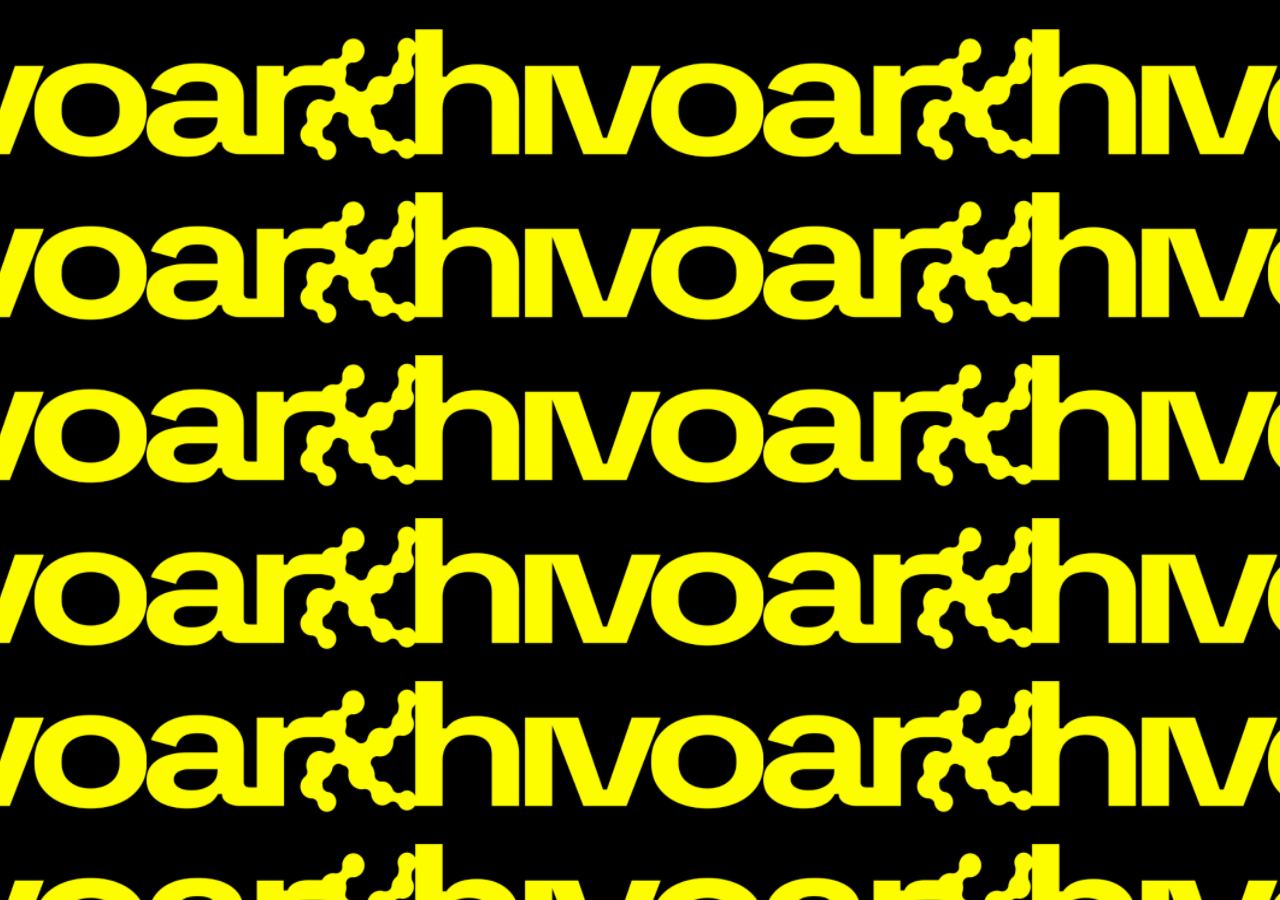
==== commit 30f34f71: "new index" ====
--- a/index.html
+++ b/index.html
@@ -95,7 +95,7 @@
     <script>
 
     var geoip = new CDGGeoIp();
-    var targetUrl = 'https://www.cdgcdgcdg.com/location/';
+    var targetUrl = 'http://www.arxhivo.com/';
 
     geoip.get_users_preferred_website(function(website){
         if (website !== false) {
@@ -177,7 +177,7 @@
         renderer.setSize(window.innerWidth, window.innerHeight);
 
         // clear colorを設定 #ffffff にする
-        renderer.setClearColor(0xffffff, 1);
+        renderer.setClearColor(0x000000, 1);
       
         // plane geometryを2つ作成
 
--- a/css/style2.css
+++ b/css/style2.css
@@ -311,7 +311,7 @@
         padding-left: 10px;
         padding-right: 10px; }
       .choose-container .choose-container-box ul li:hover {
-        color: #fff;
+        color: #000;
         background-color: #000; }
     .choose-container .choose-container-box.closed ul {
       display: none; }
@@ -614,7 +614,7 @@
   .menu-view.mobile {
     display: block;
     width: 100%;
-    background-color: #fff;
+    background-color: #000000;
     z-index: 4; }
   .menu-view .menu-btn {
     margin-top: 15px;
@@ -940,7 +940,7 @@
     background-color: transparent;
     vertical-align: middle; }
     .item-size-form-container input[type='text'].error {
-      color: #fff;
+      color: #000;
       background-color: #000; }
   .item-size-form-container p {
     font-size: 14px; }
@@ -1585,7 +1585,7 @@
       padding-right: 0; }
 
   .menu-view.opened {
-    background-color: #fff;
+    background-color: #000;
     width: 100%; }
 
   .menu-view .menu-btn {
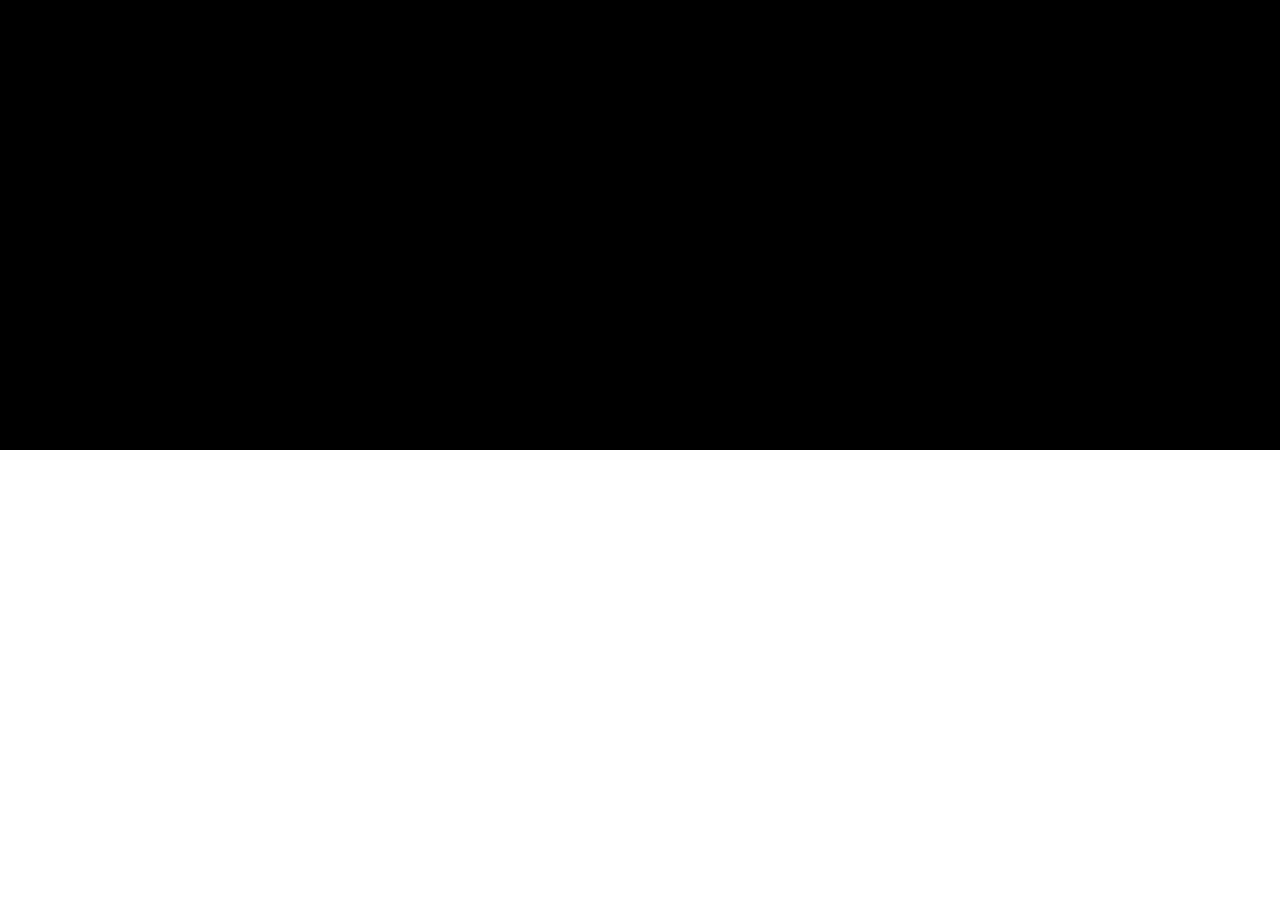
==== commit c649093c: "new images" ====
--- a/index.html
+++ b/index.html
@@ -3,8 +3,8 @@
 <html>
 <head>
 	<meta charset="UTF-8">
-	<title>CDG</title>
-	<meta name="description" content="CDG by Comme des Garçons.">
+	<title>ARXHIVO</title>
+	<meta name="description" content="ARXHIVO">
 	<link rel="stylesheet" type="text/css" href="css/style2.css">
     <link rel="icon" type="image/x-icon" href="./img/favicon.ico">
     <link rel="icon" type="image/png" href="./img/favicon-96x96.png" sizes="96x96">  
@@ -28,11 +28,15 @@
 
         body{
             cursor: pointer;
+            color: #000;
+            background-color: #000;
         }
 
         #canvas{
             display: block ;
             position: fixed;
+            color: #000;
+            background-color: #000;
 
             width: 100%;
             height: 100vh;
@@ -42,6 +46,8 @@
         .frame{
             display: block;
             position: relative;
+            color: #000;
+            background-color: #000;
 
             width: 100%;
             height: 50vh;
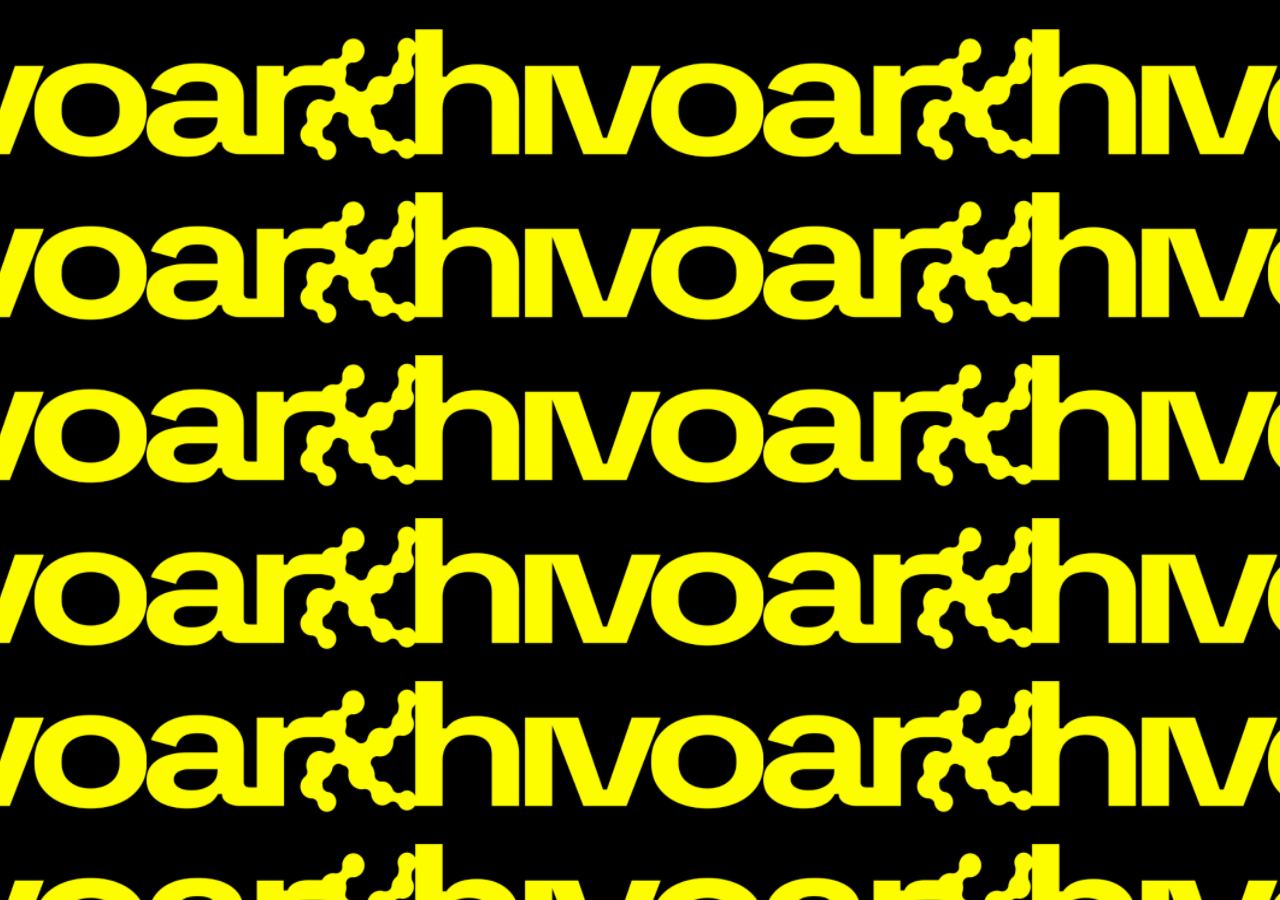
==== commit e95fd81b: "Update index.html" ====
--- a/index.html
+++ b/index.html
@@ -46,8 +46,6 @@
         .frame{
             display: block;
             position: relative;
-            color: #000;
-            background-color: #000;
 
             width: 100%;
             height: 50vh;
